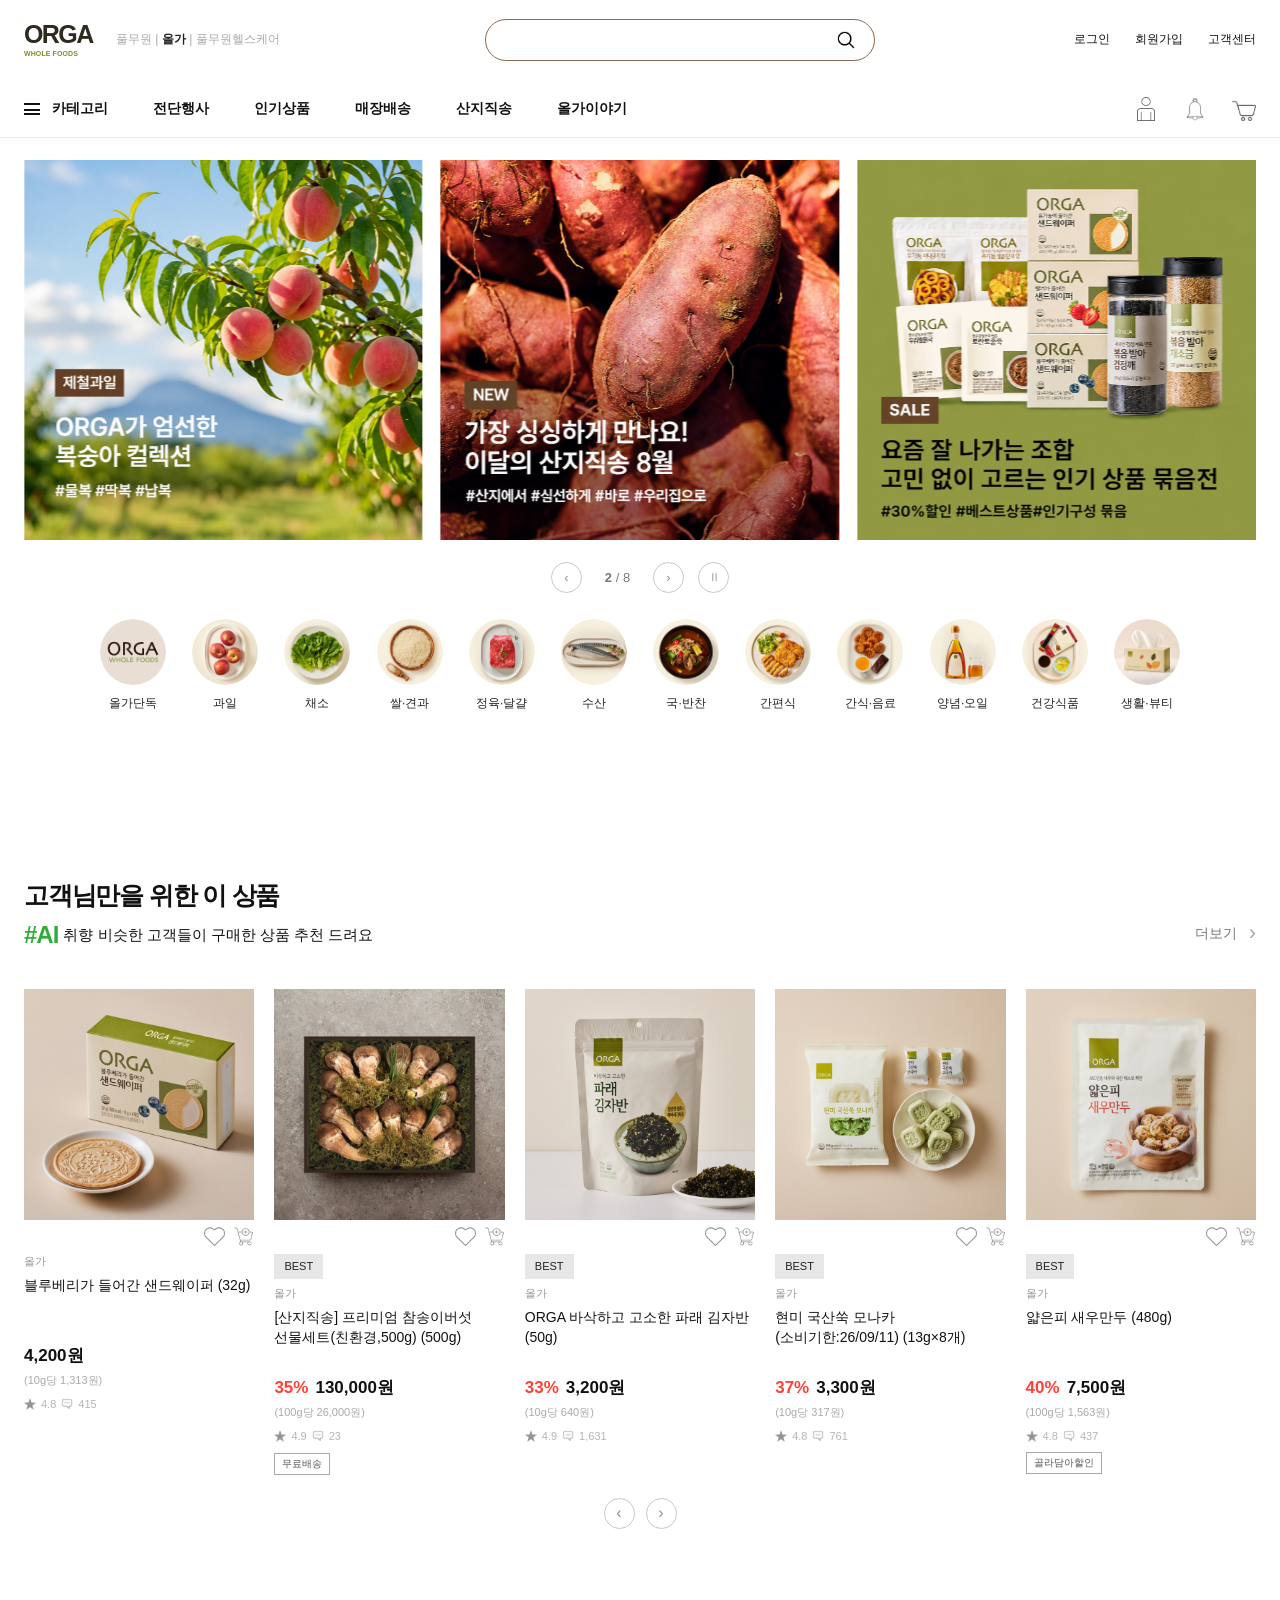
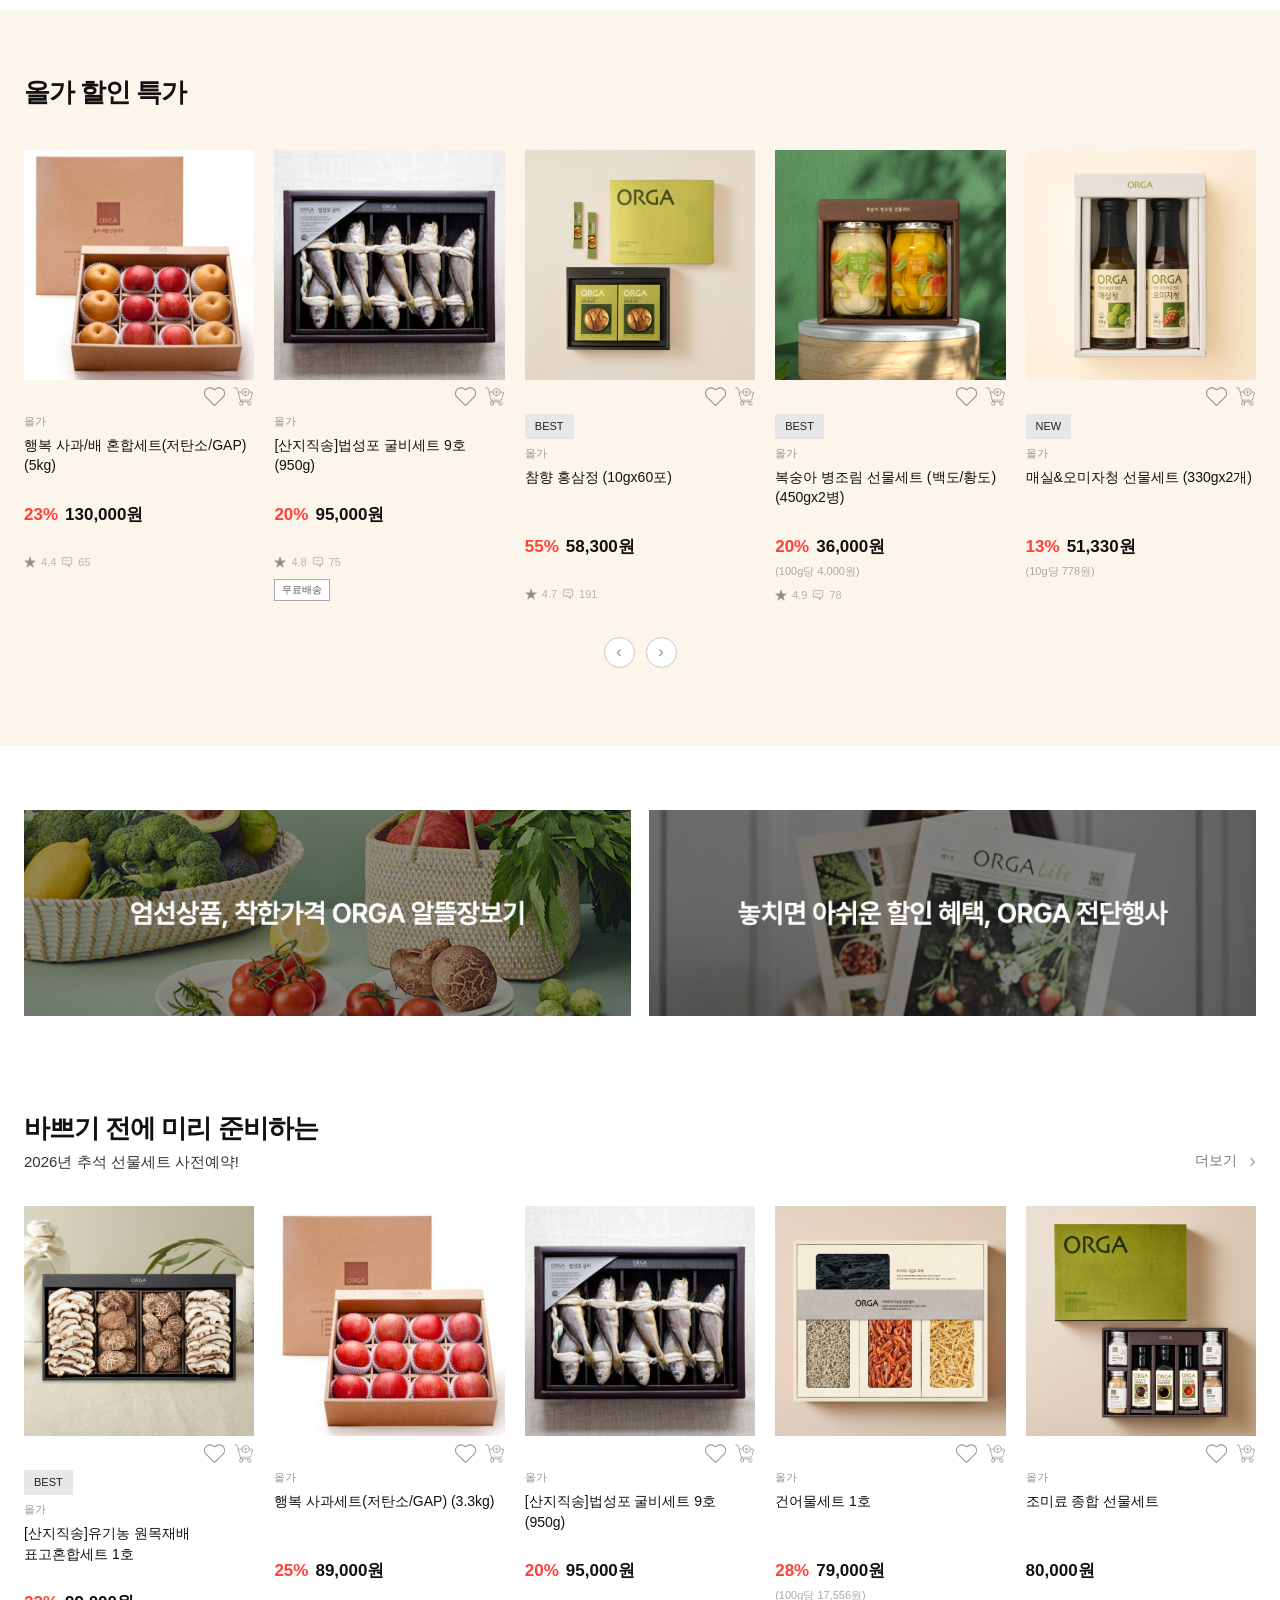
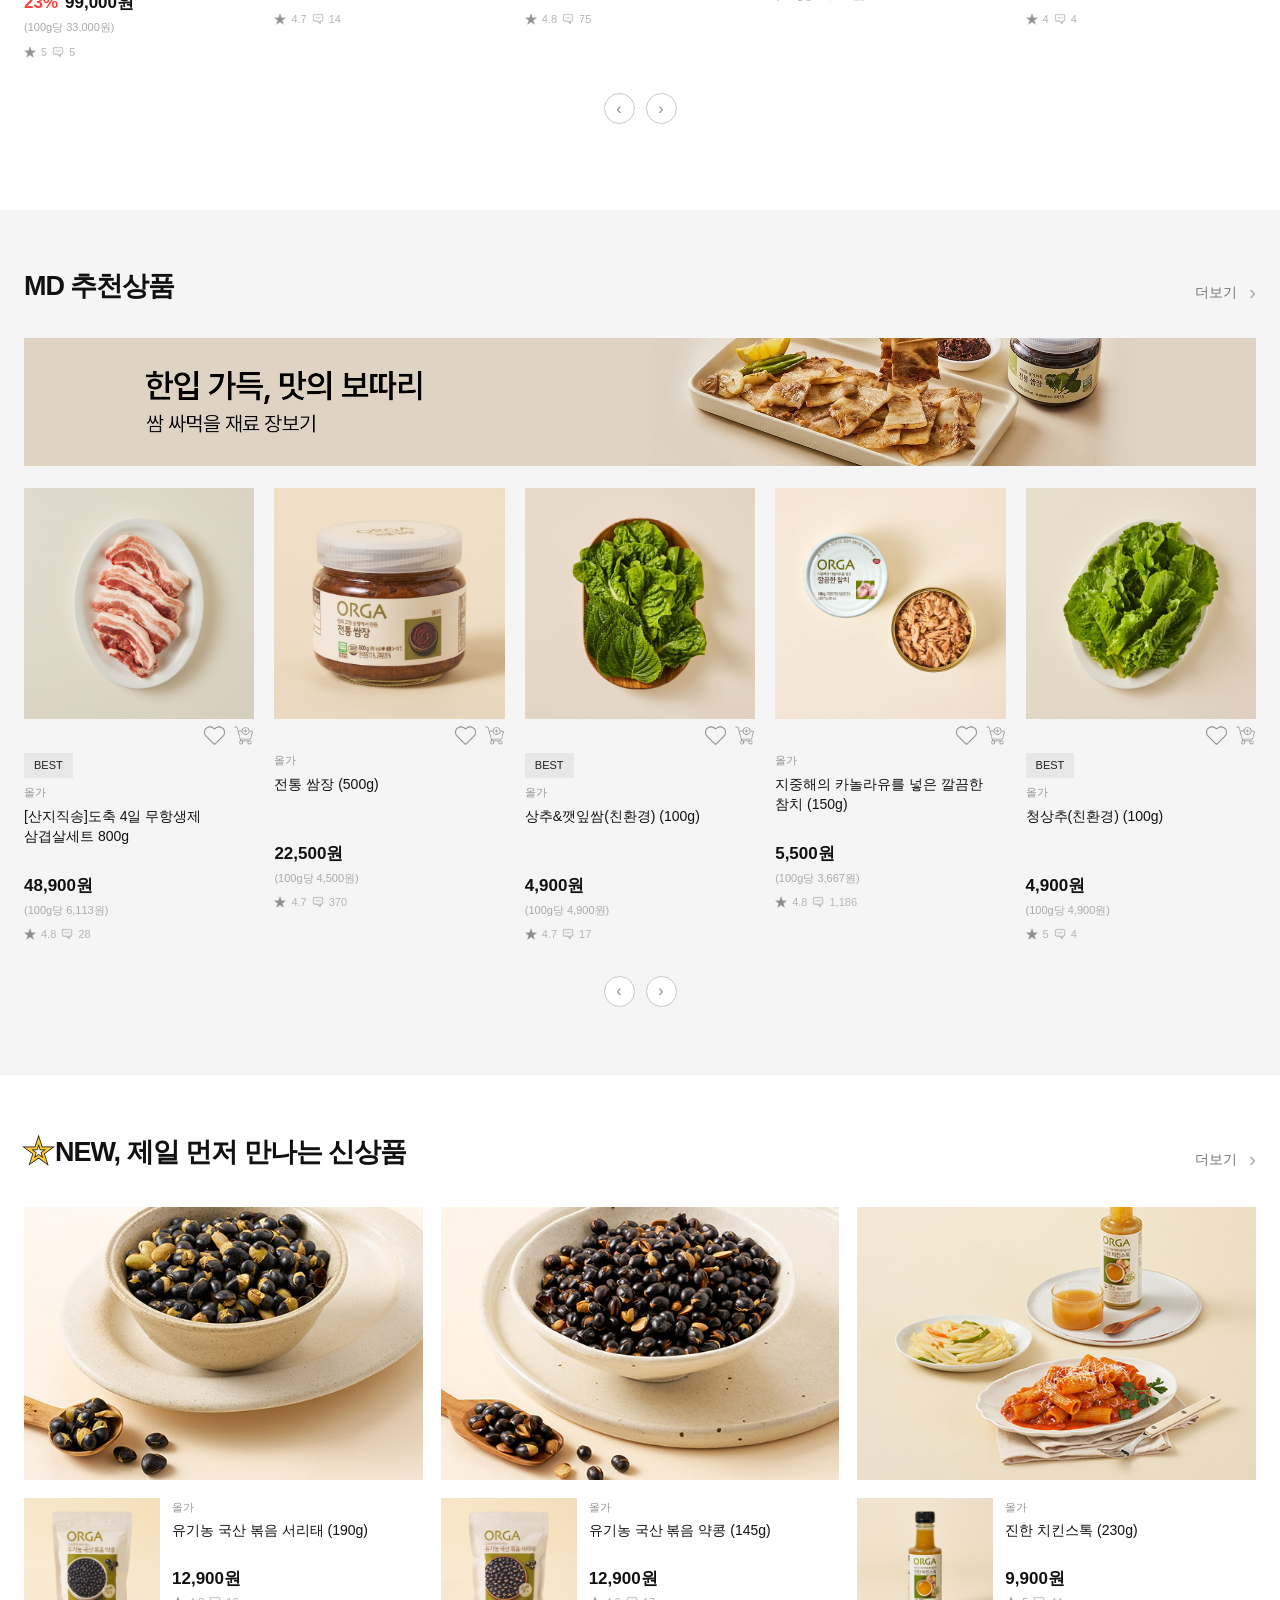
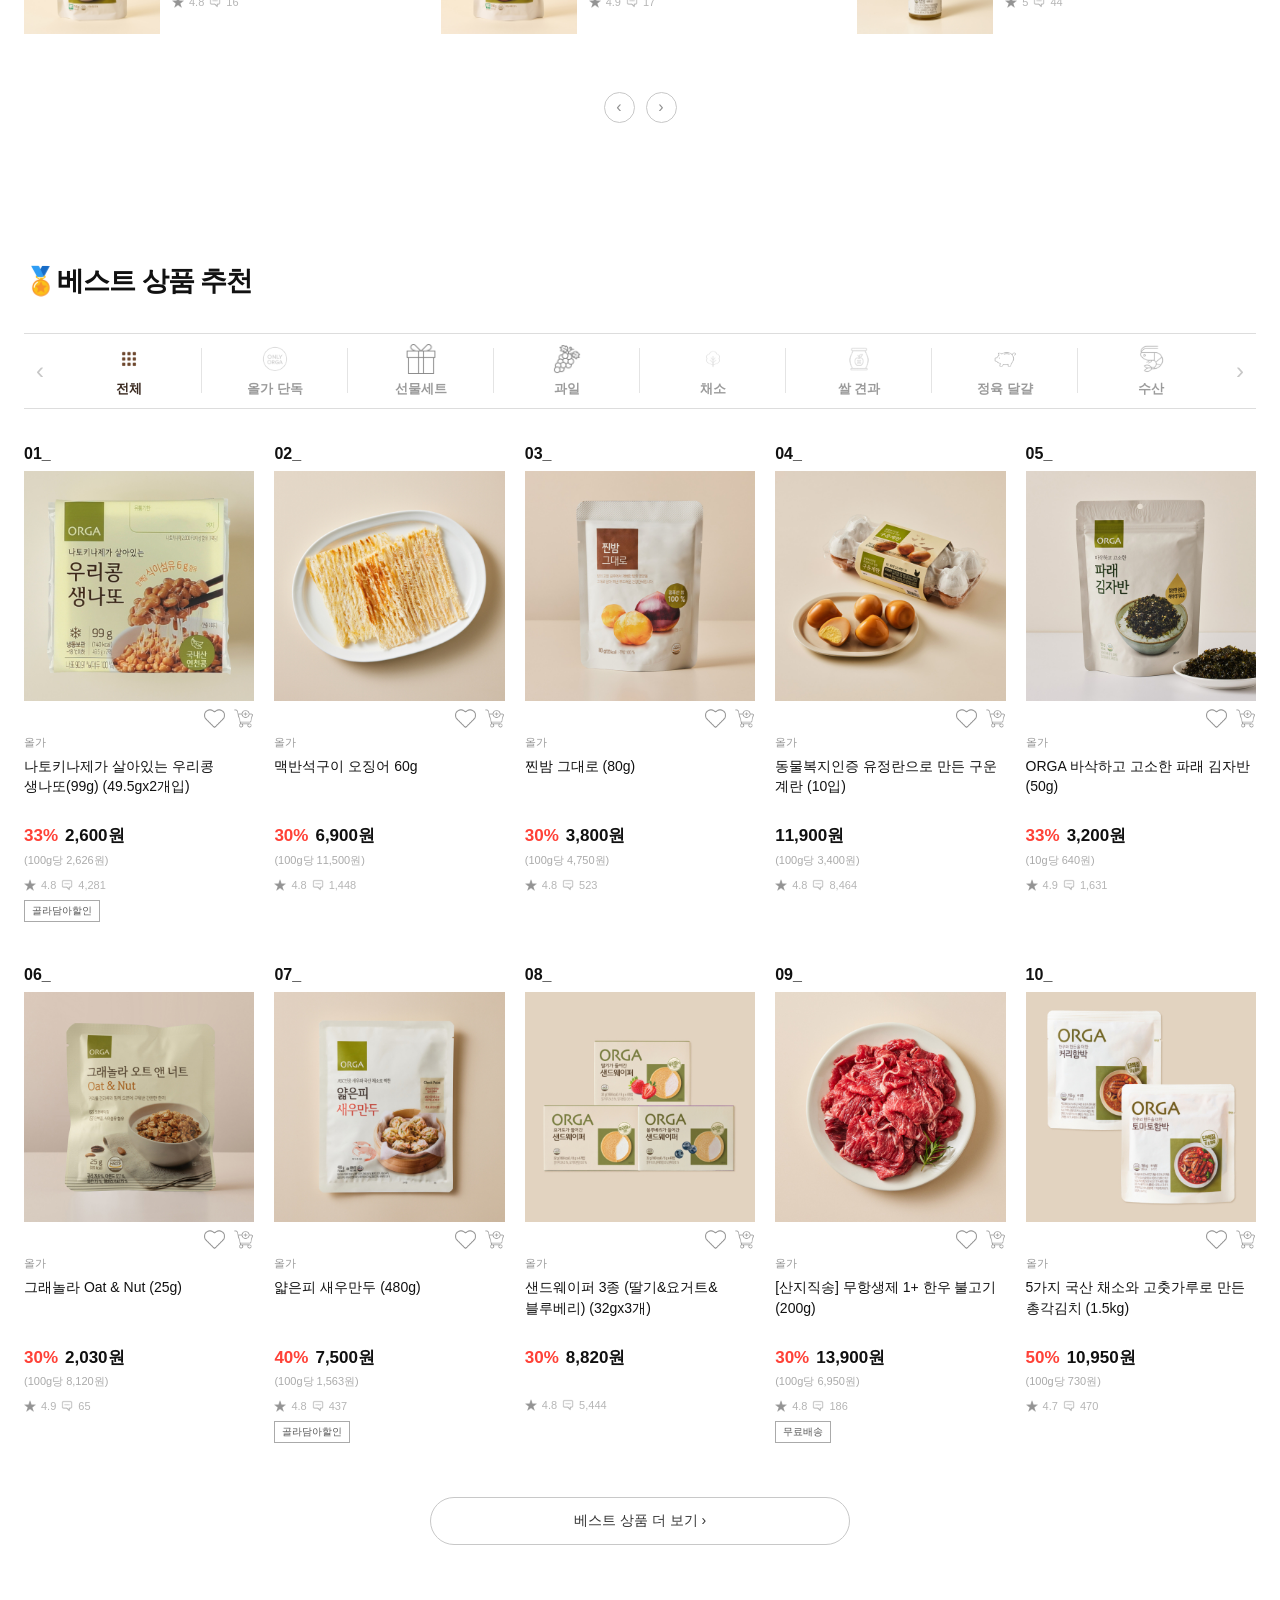
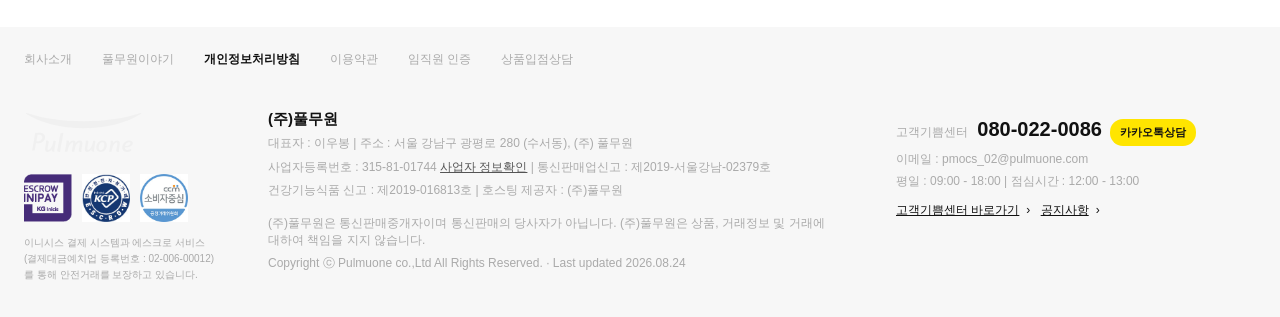
==== index.html @ 400b2abc "test" ====
<!DOCTYPE html>
 
<html lang="ko">
 
<head>
  <meta charset="utf-8" />
  <meta content="width=device-width, initial-scale=1.0" name="viewport" />
  <title>ORGA Whole Foods</title>
 
  <!-- ==================== CSS 스타일시트 ====================
       reset  : 브라우저 기본 스타일 초기화
       common : 모든 페이지 공통 (헤더 · 푸터 · 디자인 토큰)
       main   : 메인 페이지 전용 (슬라이더 · 카테고리 · 상품 섹션)
  ========================================================= -->
  <link rel="stylesheet" href="./css/reset.css" />
  <link rel="stylesheet" href="./css/common.css" />
  <link rel="stylesheet" href="./css/main.css" />
</head>
 
<body>
 
  <!-- ========================================================
       HEADER – 로고, 검색, 회원 메뉴, 메인 네비게이션
  ========================================================= -->
  <header class="site-header">
    <div class="wrap">
 
      <!-- ── 상단 영역 : 로고 · 검색 · 회원 링크 ── -->
      <div class="header-top">
 
        <!-- 브랜드 로고 & 계열사 링크 -->
        <div class="brand-group">
          <a class="orga-logo" href="index.html">
            ORGA
            <small>WHOLE FOODS</small>
          </a>
          <div class="brand-links">
            풀무원 | <b>올가</b> | 풀무원헬스케어
          </div>
        </div>
 
        <!-- 검색창 -->
        <label class="search-box">
          <input aria-label="검색어 입력" type="text" />
          <img alt="검색" src="./img/icon/serch_icon.png" />
        </label>
 
        <!-- 회원 메뉴 (로그인 · 회원가입 · 고객센터) -->
        <nav class="member-links">
          <a href="#">로그인</a>
          <a href="#">회원가입</a>
          <a href="#">고객센터</a>
        </nav>
      </div>
 
      <!-- ── 하단 영역 : 메인 네비게이션 · 유틸 아이콘 ── -->
      <div class="header-bottom">
 
        <!-- GNB (Global Navigation Bar) -->
        <nav class="main-nav">
          <a class="category-menu" href="#">
            <span class="hamburger"></span>
            <span>카테고리</span>
          </a>
          <a href="#">전단행사</a>
          <a href="#">인기상품</a>
          <a href="#">매장배송</a>
          <a href="#">산지직송</a>
          <a href="#">올가이야기</a>
        </nav>
 
        <!-- 유틸 아이콘 (마이페이지 · 알림 · 장바구니) -->
        <div class="header-icons">
          <a href="#"><img alt="마이페이지" src="./img/icon/person_icon.png" /></a>
          <a href="#"><img alt="알림" src="./img/icon/bell_icon.png" /></a>
          <a href="#"><img alt="장바구니" src="./img/icon/cart_icon.png" /></a>
        </div>
      </div>
    </div>
  </header>
  <!-- // HEADER -->
 
 
  <!-- ========================================================
       MAIN – 페이지 본문 콘텐츠
  ========================================================= -->
  <main class="main">
    <div class="wrap">
 
      <!-- ────────────────────────────────────────────────────
           섹션 1) 메인 배너 슬라이더
      ──────────────────────────────────────────────────── -->
      <section aria-label="메인 배너" class="slider-window">
        <div class="slider-track" id="sliderTrack">
          <a class="slide" href="sub.html" target="_self"><img alt="슬라이드 1" src="./img/slider/01.png" /></a>
          <a class="slide" href="sub.html" target="_self"><img alt="슬라이드 2" src="./img/slider/02.png" /></a>
          <a class="slide" href="sub.html" target="_self"><img alt="슬라이드 3" src="./img/slider/03.png" /></a>
          <a class="slide" href="sub.html" target="_self"><img alt="슬라이드 4" src="./img/slider/04.png" /></a>
          <a class="slide" href="sub.html" target="_self"><img alt="슬라이드 5" src="./img/slider/05.png" /></a>
          <a class="slide" href="sub.html" target="_self"><img alt="슬라이드 6" src="./img/slider/06.png" /></a>
          <a class="slide" href="sub.html" target="_self"><img alt="슬라이드 7" src="./img/slider/07.png" /></a>
          <a class="slide" href="sub.html" target="_self"><img alt="슬라이드 8" src="./img/slider/08.png" /></a>
        </div>
      </section>
 
      <!-- 슬라이더 컨트롤 (이전 · 카운터 · 다음 · 일시정지) -->
      <div class="slider-controls">
        <button aria-label="이전 슬라이드" class="circle-btn" id="prevBtn">‹</button>
        <span class="counter"><b id="currentNum">1</b> / 8</span>
        <button aria-label="다음 슬라이드" class="circle-btn" id="nextBtn">›</button>
        <button aria-label="자동재생 정지" class="circle-btn pause" id="pauseBtn">Ⅱ</button>
      </div>
 
 
      <!-- ────────────────────────────────────────────────────
           섹션 2) 상품 카테고리 아이콘 목록 (12개)
      ──────────────────────────────────────────────────── -->
      <section aria-label="상품 카테고리" class="category-list">
        <a class="category-item" href="sub.html" target="_self"><img alt="" src="./img/category_list/01.png" /><span>올가단독</span></a>
        <a class="category-item" href="sub.html" target="_self"><img alt="" src="./img/category_list/02.png" /><span>과일</span></a>
        <a class="category-item" href="sub.html" target="_self"><img alt="" src="./img/category_list/03.png" /><span>채소</span></a>
        <a class="category-item" href="sub.html" target="_self"><img alt="" src="./img/category_list/04.png" /><span>쌀·견과</span></a>
        <a class="category-item" href="sub.html" target="_self"><img alt="" src="./img/category_list/05.png" /><span>정육·달걀</span></a>
        <a class="category-item" href="sub.html" target="_self"><img alt="" src="./img/category_list/06.png" /><span>수산</span></a>
        <a class="category-item" href="sub.html" target="_self"><img alt="" src="./img/category_list/07.png" /><span>국·반찬</span></a>
        <a class="category-item" href="sub.html" target="_self"><img alt="" src="./img/category_list/08.png" /><span>간편식</span></a>
        <a class="category-item" href="sub.html" target="_self"><img alt="" src="./img/category_list/09.png" /><span>간식·음료</span></a>
        <a class="category-item" href="sub.html" target="_self"><img alt="" src="./img/category_list/10.png" /><span>양념·오일</span></a>
        <a class="category-item" href="sub.html" target="_self"><img alt="" src="./img/category_list/11.png" /><span>건강식품</span></a>
        <a class="category-item" href="sub.html" target="_self"><img alt="" src="./img/category_list/12.png" /><span>생활·뷰티</span></a>
      </section>
 
      <div class="after-categories"></div>
    </div>
 
 
    <!-- ──────────────────────────────────────────────────────
         섹션 3) 고객 맞춤 추천 상품 (#AI 추천)
    ────────────────────────────────────────────────────── -->
    <section class="client-products">
      <div class="wrap">
 
        <!-- 섹션 헤더 -->
        <div class="client-head">
          <div class="client-title">
            <h2>고객님만을 위한 이 상품</h2>
            <div class="client-sub">
              <span class="ai">#AI</span>
              <span>취향 비슷한 고객들이 구매한 상품 추천 드려요</span>
            </div>
          </div>
          <a class="client-more" href="#">더보기 <span>›</span></a>
        </div>
 
        <!-- 추천 상품 카드 그리드 : json/client_products.json을 fetch해서 JS가 채움 -->
        <div class="client-product-grid"></div>
 
        <!-- 추천 상품 캐러셀 네비게이션 -->
        <div class="client-carousel-nav">
          <button aria-label="추천상품 이전" class="circle-btn">‹</button>
          <button aria-label="추천상품 다음" class="circle-btn">›</button>
        </div>
      </div>
    </section>
    <!-- // 고객 맞춤 추천 상품 -->
 
 
    <!-- ──────────────────────────────────────────────────────
         섹션 4) 올가 할인 특가
    ────────────────────────────────────────────────────── -->
    <section class="discount-products">
      <div class="wrap">
        <h2 class="discount-title">올가 할인 특가</h2>
 
        <!-- 할인 상품 카드 그리드 : json/discount_products.json을 fetch해서 JS가 채움 -->
        <div class="discount-grid"></div>
 
        <!-- 할인 특가 캐러셀 네비게이션 -->
        <div class="discount-nav">
          <button aria-label="할인 특가 이전" class="circle-btn">‹</button>
          <button aria-label="할인 특가 다음" class="circle-btn">›</button>
        </div>
      </div>
    </section>
    <!-- // 올가 할인 특가 -->
 
 
    <!-- ──────────────────────────────────────────────────────
         섹션 5) 광고 배너 + 추석 선물세트 사전예약
    ────────────────────────────────────────────────────── -->
    <section class="ad-gift-section">
      <div class="wrap">
 
        <!-- 프로모션 광고 배너 (2개) -->
        <div class="ad-row">
          <a class="ad-card" href="sub.html" target="_self">
            <img alt="엄선상품 착한가격 ORGA 알뜰장보기" src="./img/advertisement/01.jpg" />
          </a>
          <a class="ad-card" href="sub.html" target="_self">
            <img alt="놓치면 아쉬운 할인 혜택 ORGA 전단행사" src="./img/advertisement/02.jpg" />
          </a>
        </div>
 
        <!-- 추석 선물세트 사전예약 헤더 -->
        <div class="gift-head">
          <div class="gift-title-wrap">
            <h2>바쁘기 전에 미리 준비하는</h2>
            <p>2026년 추석 선물세트 사전예약!</p>
          </div>
          <a class="gift-more" href="#">더보기 <span>›</span></a>
        </div>
 
        <!-- 선물세트 상품 카드 그리드 : json/gift_products.json을 fetch해서 JS가 채움 -->
        <div class="gift-grid"></div>
 
        <!-- 선물세트 캐러셀 네비게이션 -->
        <div class="gift-nav">
          <button aria-label="추석 선물 이전" class="circle-btn">‹</button>
          <button aria-label="추석 선물 다음" class="circle-btn">›</button>
        </div>
      </div>
    </section>
    <!-- // 광고 배너 + 추석 선물세트 -->
 
 
    <!-- ──────────────────────────────────────────────────────
         섹션 6) MD 추천상품
    ────────────────────────────────────────────────────── -->
    <section class="md-products">
      <div class="wrap">
 
        <!-- 섹션 헤더 -->
        <div class="md-head">
          <h2>MD 추천상품</h2>
          <a class="md-more" href="#">더보기 <span>›</span></a>
        </div>
 
        <!-- MD 추천 메인 배너 -->
        <a class="md-banner" href="sub.html" target="_self">
          <img alt="한입 가득, 맛의 보따리" src="./img/md_prodcut/01.jpg" />
        </a>
 
        <!-- MD 추천 상품 카드 그리드 : json/md_products.json을 fetch해서 JS가 채움 -->
        <div class="md-grid"></div>
 
        <!-- MD 추천 캐러셀 네비게이션 -->
        <div class="md-nav">
          <button aria-label="MD 추천 이전" class="circle-btn">‹</button>
          <button aria-label="MD 추천 다음" class="circle-btn">›</button>
        </div>
      </div>
    </section>
    <!-- // MD 추천상품 -->
 
 
    <!-- ──────────────────────────────────────────────────────
         섹션 7) NEW 신상품
    ────────────────────────────────────────────────────── -->
    <section class="new-products">
      <div class="wrap">
 
        <!-- 섹션 헤더 -->
        <div class="new-head">
          <h2><span class="star">☆</span>NEW, 제일 먼저 만나는 신상품</h2>
          <a class="new-more" href="#">더보기 <span>›</span></a>
        </div>
 
        <!-- 신상품 카드 그리드 : json/new_products.json을 fetch해서 JS가 채움 -->
        <div class="new-grid"></div>
 
        <!-- 신상품 캐러셀 네비게이션 -->
        <div class="new-nav">
          <button aria-label="신상품 이전" class="circle-btn">‹</button>
          <button aria-label="신상품 다음" class="circle-btn">›</button>
        </div>
      </div>
    </section>
    <!-- // NEW 신상품 -->
 
 
    <!-- ──────────────────────────────────────────────────────
         섹션 8) 베스트 상품 추천 (탭 필터 + 랭킹 1~10위)
    ────────────────────────────────────────────────────── -->
    <section class="best-products">
      <div class="wrap">
        <h2 class="best-title">🏅베스트 상품 추천</h2>
 
        <!-- 카테고리 탭 필터 -->
        <div class="best-tabs">
          <div class="best-tab-arrow">‹</div>
          <a class="best-tab active" href="javascript:void(0)">
            <img alt="전체" src="./img/best_icon/01.png" />
            <span>전체</span>
          </a>
          <a class="best-tab" href="javascript:void(0)">
            <img alt="올가 단독" src="./img/best_icon/02.png" />
            <span>올가 단독</span>
          </a>
          <a class="best-tab" href="javascript:void(0)">
            <img alt="선물세트" src="./img/best_icon/03.png" />
            <span>선물세트</span>
          </a>
          <a class="best-tab" href="javascript:void(0)">
            <img alt="과일" src="./img/best_icon/04.png" />
            <span>과일</span>
          </a>
          <a class="best-tab" href="javascript:void(0)">
            <img alt="채소" src="./img/best_icon/05.png" />
            <span>채소</span>
          </a>
          <a class="best-tab" href="javascript:void(0)">
            <img alt="쌀 견과" src="./img/best_icon/06.png" />
            <span>쌀 견과</span>
          </a>
          <a class="best-tab" href="javascript:void(0)">
            <img alt="정육 달걀" src="./img/best_icon/07.png" />
            <span>정육 달걀</span>
          </a>
          <a class="best-tab" href="javascript:void(0)">
            <img alt="수산" src="./img/best_icon/08.png" />
            <span>수산</span>
          </a>
          <div class="best-tab-arrow">›</div>
        </div>
 
        <!-- 베스트 상품 1~5위 : json/best_products.json을 fetch해서 JS가 채움 -->
        <div class="best-grid"></div>
 
        <!-- 베스트 상품 6~10위 : json/best_products.json을 fetch해서 JS가 채움 -->
        <div class="best-grid best-grid-second"></div>
 
        <!-- 베스트 상품 더보기 버튼 -->
        <div class="best-more-wrap">
          <a class="best-more-button" href="#">베스트 상품 더 보기 ›</a>
        </div>
      </div>
    </section>
    <!-- // 베스트 상품 추천 -->
 
  </main>
  <!-- // MAIN -->
 
 
  <!-- ========================================================
       JS – 슬라이더 & 인터랙션
  ========================================================= -->
  <script type="module" src="./js/main.js"></script>
 
 
  <!-- ========================================================
       FOOTER – 회사 정보, 인증, 고객 지원
  ========================================================= -->
  <footer class="site-footer">
    <div class="wrap">
 
      <!-- 푸터 상단 메뉴 -->
      <nav class="footer-menu">
        <a href="#">회사소개</a>
        <a href="#">풀무원이야기</a>
        <a class="active" href="#">개인정보처리방침</a>
        <a href="#">이용약관</a>
        <a href="#">임직원 인증</a>
        <a href="#">상품입점상담</a>
      </nav>
 
      <!-- 푸터 콘텐츠 (3컬럼) -->
      <div class="footer-content">
 
        <!-- 좌측 : 풀무원 로고 · 결제 인증 마크 -->
        <div class="footer-left">
          <img alt="Pulmuone" class="footer-pulmuone" src="./img/footage/footer-pulmuone.svg" />
          <div class="footer-cert-list">
            <img alt="ESCROW INIPAY" src="./img/footage/01.png" />
            <img alt="KCP" src="./img/footage/02.jpg" />
            <img alt="소비자중심" src="./img/footage/03.jpg" />
          </div>
          <div class="footer-note">
            이니시스 결제 시스템과 에스크로 서비스<br />
            (결제대금예치업 등록번호 : 02-006-00012)<br />
            를 통해 안전거래를 보장하고 있습니다.
          </div>
        </div>
 
        <!-- 중앙 : 회사 정보 (사업자 등록 · 통신판매업 등) -->
        <div class="footer-company">
          <strong>(주)풀무원</strong>
          <p>대표자 : 이우봉 | 주소 : 서울 강남구 광평로 280 (수서동), (주) 풀무원</p>
          <p>사업자등록번호 : 315-81-01744 <span class="linklike">사업자 정보확인</span> | 통신판매업신고 : 제2019-서울강남-02379호</p>
          <p>건강기능식품 신고 : 제2019-016813호 | 호스팅 제공자 : (주)풀무원</p>
          <p style="margin-top:15px;">(주)풀무원은 통신판매중개자이며 통신판매의 당사자가 아닙니다. (주)풀무원은 상품, 거래정보 및 거래에<br />대하여 책임을 지지 않습니다.
          </p>
          <p>Copyright ⓒ Pulmuone co.,Ltd All Rights Reserved. · Last updated 2026.08.24</p>
        </div>
 
        <!-- 우측 : 고객 지원 (전화 · 이메일 · 운영시간) -->
        <div class="footer-support">
          <p>고객기쁨센터 <span class="footer-phone">080-022-0086</span><span class="footer-kakao">카카오톡상담</span></p>
          <p>이메일 : pmocs_02@pulmuone.com</p>
          <p>평일 : 09:00 - 18:00 | 점심시간 : 12:00 - 13:00</p>
          <div class="footer-links-bottom">
            <a href="#">고객기쁨센터 바로가기</a><span>›</span>
            <a href="#">공지사항</a><span>›</span>
          </div>
        </div>
      </div>
    </div>
  </footer>
  <!-- // FOOTER -->
 
</body>
 
</html>
---- css/common.css ----
/* ============================================================
   common.css — 모든 페이지에 공통으로 들어가는 요소
   ── 디자인 토큰, 공통 레이아웃/컴포넌트, 헤더, 푸터
   ── (서브 페이지에서도 그대로 재사용)
   ============================================================ */


/* ── CSS 커스텀 속성 (디자인 토큰) ── */
:root {
  --content: 1262px;
  /* 콘텐츠 최대 너비 */
  --line: #e7e7e7;
  /* 구분선 색상 */
  --brown: #76553f;
  /* 브랜드 포인트 컬러 (브라운) */
}


/* ── 공통 레이아웃 ── */

/* 콘텐츠 래퍼 (최대 너비 제한 + 좌우 여백 24px씩) */
.wrap {
  width: min(var(--content), calc(100% - 48px));
  margin: 0 auto;
}

/* 메인 영역 상단 여백 */
.main {
  padding-top: 22px;
}


/* ── 공통 컴포넌트 ── */

/* 원형 버튼 (슬라이더 이전/다음, 캐러셀 네비게이션 등) */
.circle-btn {
  width: 31px;
  height: 31px;
  border: 1px solid #c8c8c8;
  border-radius: 50%;
  display: flex;
  align-items: center;
  justify-content: center;
  color: #8f8f8f;
  cursor: pointer;
  background: #fff;
  padding: 0;
}

.circle-btn:hover {
  border-color: #999;
  color: #555;
}

/* 일시정지 버튼 전용 스타일 */
.circle-btn.pause {
  font-size: 11px;
  letter-spacing: -1px;
}

/* 뱃지 자리 확보용 (공간은 차지하되 보이지 않음) */
.badge-placeholder {
  visibility: hidden;
  pointer-events: none;
}

/* 배송 라벨 ("무료배송" 등) */
.delivery-label {
  display: inline-block;
  margin-top: 9px;
  padding: 4px 7px;
  border: 1px solid #aaa;
  background: #fff;
  font-size: 10px;
  color: #555;
}


/* ================================================================
   HEADER — 사이트 헤더, 검색바, 네비게이션
   ================================================================ */

/* ── 헤더 전체 레이아웃 ── */

/* 헤더 래퍼 (상단 + 하단 합산 138px 고정) */
.site-header {
  height: 138px;
  border-bottom: 1px solid var(--line);
  background: #fff;
}


/* ── 상단 영역 : 로고 · 검색 · 회원 링크 ── */

/* 3컬럼 그리드 (브랜드 360px · 검색 유동 · 회원 280px) */
.header-top {
  height: 79px;
  display: grid;
  grid-template-columns: 360px 1fr 280px;
  align-items: center;
  column-gap: 28px;
}


/* ── 브랜드 그룹 (로고 + 계열사 링크) ── */

.brand-group {
  display: flex;
  align-items: center;
  gap: 24px;
  min-width: 0;
}

/* ORGA 로고 */
.orga-logo {
  width: 68px;
  flex: 0 0 auto;
  line-height: 1;
  color: #2f2a20;
  font-weight: 800;
  letter-spacing: -1.6px;
  font-size: 25px;
}

/* 로고 하단 "WHOLE FOODS" 서브 텍스트 */
.orga-logo small {
  display: block;
  margin-top: 3px;
  color: #7e8f28;
  font-size: 7px;
  letter-spacing: .1px;
  font-weight: 700;
}

/* 계열사 링크 (풀무원 | 올가 | 풀무원헬스케어) */
.brand-links {
  font-size: 12px;
  color: #aaa;
  white-space: nowrap;
}

/* 현재 사이트 강조 ("올가") */
.brand-links b {
  color: #222;
  font-weight: 700;
}


/* ── 검색창 ── */

/* 검색 입력 래퍼 (브라운 테두리 알약형) */
.search-box {
  width: 390px;
  max-width: 100%;
  height: 42px;
  margin: 0 auto;
  border: 1px solid #8d684e;
  border-radius: 24px;
  position: relative;
  display: flex;
  align-items: center;
  padding: 0 42px 0 18px;
}

/* 텍스트 인풋 (기본 스타일 제거) */
.search-box input {
  width: 100%;
  border: 0;
  outline: 0;
  background: transparent;
  font-size: 14px;
}

/* 돋보기 아이콘 (오른쪽 정렬) */
.search-box img {
  position: absolute;
  right: 17px;
  width: 22px;
  height: 22px;
  object-fit: contain;
}


/* ── 회원 메뉴 (로그인 · 회원가입 · 고객센터) ── */

.member-links {
  display: flex;
  justify-content: flex-end;
  gap: 25px;
  font-size: 12px;
  white-space: nowrap;
}


/* ── 하단 영역 : GNB · 유틸 아이콘 ── */

.header-bottom {
  height: 59px;
  display: flex;
  align-items: center;
  justify-content: space-between;
}


/* ── GNB (Global Navigation Bar) ── */

.main-nav {
  display: flex;
  align-items: center;
  gap: 45px;
}

/* 네비게이션 링크 공통 */
.main-nav a {
  font-size: 14px;
  font-weight: 700;
  white-space: nowrap;
}

/* "카테고리" 메뉴 (햄버거 아이콘 + 텍스트) */
.category-menu {
  display: flex;
  align-items: center;
  gap: 12px;
}

/* 햄버거 아이콘 (CSS로 3줄 생성) */
.hamburger {
  width: 16px;
  height: 12px;
  position: relative;
  display: inline-block;
  border-top: 2px solid #111;
  border-bottom: 2px solid #111;
}

/* 햄버거 가운데 줄 */
.hamburger:after {
  content: "";
  position: absolute;
  left: 0;
  right: 0;
  top: 4px;
  border-top: 2px solid #111;
}


/* ── 유틸 아이콘 (마이페이지 · 알림 · 장바구니) ── */

.header-icons {
  display: flex;
  align-items: center;
  gap: 25px;
}

.header-icons img {
  width: 24px;
  height: 24px;
  object-fit: contain;
}

/* 유틸 아이콘 — 약간 흐리게 + 흑백 */
.header-icons img {
  opacity: .66 !important;
  filter: grayscale(1) !important;
}


/* ================================================================
   FOOTER — 사이트 푸터
   ================================================================ */

/* ── 푸터 전체 레이아웃 ── */

/* 푸터 래퍼 (연회색 배경) */
.site-footer {
  background: #f7f7f7;
  padding: 24px 0 34px;
  color: #aaa;
  font-size: 12px;
}


/* ── 푸터 상단 메뉴 ── */

/* 메뉴 링크 가로 나열 (회사소개 · 이용약관 등) */
.footer-menu {
  display: flex;
  align-items: center;
  gap: 30px;
  margin-bottom: 42px;
  white-space: nowrap;
}

/* 메뉴 링크 — 기본 */
.footer-menu a {
  color: #aaa;
}

/* 메뉴 링크 — 활성 ("개인정보처리방침") */
.footer-menu a.active {
  color: #111;
  font-weight: 700;
}


/* ── 푸터 본문 (3컬럼 그리드) ── */

/* 좌측(210px) · 중앙(유동) · 우측(360px) */
.footer-content {
  display: grid;
  grid-template-columns: 210px 1fr 360px;
  gap: 34px;
  align-items: start;
}


/* ── 좌측 : 로고 · 인증 마크 · 안내 문구 ── */

/* 그리드 오버플로 방지 */
.footer-left {
  min-width: 0;
}

/* 풀무원 로고 (연하게 처리) */
.footer-pulmuone {
  width: 120px;
  height: auto;
  opacity: .25;
  margin-bottom: 20px;
}

/* 결제 인증 마크 (이니시스 · KCP · 소비자중심) */
.footer-cert-list {
  display: flex;
  align-items: center;
  gap: 10px;
  margin-bottom: 13px;
}

.footer-cert-list img {
  width: 48px;
  height: 48px;
  object-fit: contain;
}

/* 에스크로 안내 문구 */
.footer-note {
  font-size: 10px;
  line-height: 1.6;
  color: #aaa;
}


/* ── 중앙 : 회사 정보 ── */

/* 회사명 */
.footer-company strong {
  color: #111;
  font-size: 15px;
}

/* 사업자 정보 텍스트 */
.footer-company p {
  margin: 6px 0;
  line-height: 1.45;
}

/* "사업자 정보확인" 링크 스타일 */
.footer-company .linklike {
  color: #555;
  text-decoration: underline;
}


/* ── 우측 : 고객 지원 ── */

/* 고객 지원 영역 기본 색상 */
.footer-support {
  color: #aaa;
}

.footer-support p {
  margin: 4px 0;
  line-height: 1.5;
}

/* 고객센터 전화번호 (강조) */
.footer-phone {
  color: #111;
  font-size: 20px;
  font-weight: 800;
  margin-left: 6px;
}

/* 카카오톡 상담 버튼 (노란 배경 알약형) */
.footer-kakao {
  display: inline-block;
  margin-left: 8px;
  padding: 5px 10px;
  border-radius: 13px;
  background: #ffe500;
  color: #111;
  font-size: 11px;
  font-weight: 700;
}

/* 하단 바로가기 링크 (고객기쁨센터 · 공지사항) */
.footer-links-bottom {
  margin-top: 12px;
  color: #111;
  font-size: 12px;
}

.footer-links-bottom a {
  text-decoration: underline;
}

/* 링크 사이 구분자 (›) 좌우 여백 */
.footer-links-bottom span {
  margin: 0 7px;
}


/* ================================================================
   RESPONSIVE — 헤더 · 푸터 · 공통 레이아웃 반응형
   ── 브레이크포인트: 1100 → 900 → 760px
   ================================================================ */

/* ── 1100px 이하 : 헤더 2컬럼 전환, 회원 메뉴 숨김 ── */
@media (max-width: 1100px) {
  .header-top {
    grid-template-columns: 1fr 1fr;
  }

  .member-links {
    display: none;
  }

  .site-header {
    height: auto;
  }

  .main-nav {
    gap: 24px;
    overflow-x: auto;
  }
}

/* ── 900px 이하 : 푸터 1컬럼 전환 ── */
@media (max-width: 900px) {
  .footer-content {
    grid-template-columns: 1fr;
  }

  .footer-menu {
    flex-wrap: wrap;
    gap: 14px 22px;
  }
}

/* ── 760px 이하 : 모바일 진입, 헤더 1컬럼 ── */
@media (max-width: 760px) {
  .wrap {
    width: min(100% - 28px, var(--content));
  }

  .header-top {
    grid-template-columns: 1fr;
    height: auto;
    padding: 15px 0;
    row-gap: 15px;
  }

  .brand-group {
    justify-content: space-between;
  }

  .search-box {
    width: 100%;
  }

  .header-bottom {
    gap: 20px;
    overflow-x: auto;
    padding-bottom: 2px;
  }

  .header-icons {
    display: none;
  }
}
---- css/main.css ----
/* ============================================================
   main.css — 메인 페이지 전용 스타일
   ── 슬라이더, 카테고리 목록, 상품 섹션, 베스트 상품
   ── (서브 페이지에는 포함되지 않음)
   ============================================================ */


/* ================================================================
   슬라이더 — 메인 배너
   ================================================================ */

/* ── 슬라이더 뷰포트 ── */

/* 슬라이드가 넘치지 않도록 감싸는 마스크 영역 */
.slider-window {
  overflow: hidden;
  width: 100%;
}


/* ── 슬라이드 트랙 ── */

/* 슬라이드를 가로로 나열하는 이동 레일 (JS에서 transform 제어) */
.slider-track {
  display: flex;
  gap: 18px;
  transition: transform .5s ease;
  will-change: transform;
}


/* ── 개별 슬라이드 ── */

/* 한 화면에 3장 노출 (gap 2개분 36px 제외 후 3등분) */
.slide {
  flex: 0 0 calc((100% - 36px) / 3);
  aspect-ratio: 404 / 385;
  overflow: hidden;
  background: #f3f0eb;
}

.slide img {
  width: 100%;
  height: 100%;
  object-fit: cover;
}


/* ── 슬라이더 컨트롤 ── */

/* 이전 · 카운터 · 다음 · 일시정지 버튼 영역 */
.slider-controls {
  height: 76px;
  display: flex;
  align-items: center;
  justify-content: center;
  gap: 14px;
  color: #777;
  font-size: 13px;
}

/* 현재 슬라이드 번호 ("1 / 8") */
.counter {
  width: 43px;
  text-align: center;
  color: #777;
}


/* ================================================================
   카테고리 아이콘 리스트 (12개)
   ================================================================ */

/* 12열 그리드 (최대 1090px) */
.category-list {
  width: 1090px;
  max-width: 100%;
  margin: 3px auto 0;
  display: grid;
  grid-template-columns: repeat(12, 1fr);
  gap: 16px;
  align-items: start;
}

/* 개별 카테고리 아이템 (아이콘 + 라벨) */
.category-item {
  text-align: center;
  font-size: 12px;
  color: #222;
  white-space: nowrap;
}

/* 카테고리 원형 아이콘 */
.category-item img {
  width: 66px;
  height: 66px;
  margin: 0 auto 10px;
  border-radius: 50%;
  object-fit: cover;
}

/* 카테고리 리스트와 다음 섹션 사이 간격 */
.after-categories {
  height: 98px;
}


/* ================================================================
   상품 카드 공통
   ── 모든 섹션의 상품 카드가 동일한 높이·간격을 갖도록
      flex 레이아웃과 최소 높이를 통일
   ================================================================ */

/* 카드 컨테이너 — 세로 flex 정렬 */
.client-card,
.discount-card,
.gift-card,
.md-card,
.best-card {
  display: flex;
  flex-direction: column;
  align-items: stretch;
}

/* 이미지 영역 — 크기 고정 (축소 방지) */
.client-image,
.discount-image,
.gift-image,
.md-image,
.best-image {
  flex: 0 0 auto;
}

/* 상품 카드 이미지 링크 (상세 페이지 연결용) — 이미지 영역을 그대로 채우고 손 커서 표시 */
.client-image a,
.discount-image a,
.gift-image a,
.md-image a,
.best-image a,
.new-main-image a,
.new-thumb a {
  display: block;
  width: 100%;
  height: 100%;
  cursor: pointer;
}

/* 액션 버튼 (찜 · 장바구니) — 높이 34px 고정 */
.client-actions,
.discount-actions,
.gift-actions,
.md-actions,
.best-actions {
  flex: 0 0 34px;
  height: 34px;
}

/* 뱃지 (BEST · NEW 등) — 높이 통일 */
.client-badge,
.discount-badge,
.gift-badge,
.md-badge {
  height: 25px;
  line-height: 15px;
  margin-bottom: 7px;
  align-self: flex-start;
}

/* 브랜드명 — 최소 높이 확보 */
.client-brand,
.discount-brand,
.gift-brand,
.md-brand,
.best-brand {
  min-height: 16px;
  margin-bottom: 5px;
}

/* 상품명 — 2줄 고정 높이 (넘침 숨김) */
.client-name,
.discount-name,
.gift-name,
.md-name,
.best-name {
  min-height: 63px;
  height: 63px;
  line-height: 1.5;
  overflow: hidden;
  margin: 0;
}

/* 판매가 — 최소 높이 + 세로 중앙 정렬 */
.client-price,
.discount-price,
.gift-price,
.md-price,
.best-price {
  min-height: 21px;
  margin-top: 7px;
  display: flex;
  align-items: center;
}

/* 단위 가격 — 최소 높이 확보 */
.client-unit,
.discount-unit,
.gift-unit,
.md-unit,
.best-unit {
  min-height: 17px;
  margin-top: 5px;
}

/* 가격 바로 다음에 오는 메타(평점·리뷰) — 간격 넓힘 */
.client-card .client-price+.client-meta,
.discount-card .discount-price+.discount-meta,
.gift-card .gift-price+.gift-meta,
.md-card .md-price+.md-meta,
.best-card .best-price+.best-meta {
  margin-top: 29px;
}

/* 메타 정보 (평점 · 리뷰) — 최소 높이 */
.client-meta,
.discount-meta,
.gift-meta,
.md-meta,
.best-meta {
  min-height: 15px;
  margin-top: 7px;
}


/* ── 아이콘 통일 (찜·장바구니·평점 아이콘의 투명도·흑백 처리) ── */

/* 찜 · 장바구니 아이콘 — 흐리게 + 흑백 */
.client-actions img,
.discount-actions img,
.gift-actions img,
.md-actions img,
.best-actions img {
  opacity: .46 !important;
  filter: grayscale(1) !important;
  cursor: pointer;
}

/* 평점 · 리뷰 아이콘 — 흐리게 + 흑백 */
.client-meta img,
.discount-meta img,
.gift-meta img,
.md-meta img,
.best-meta img,
.new-meta img {
  opacity: .42 !important;
  filter: grayscale(1) !important;
}


/* ── 라벨 크기 고정 ("골라담아할인", "무료배송" 등이 카드 너비를 꽉 채우지 않도록) ── */

.best-label,
.delivery-label,
.mini-label {
  display: inline-block !important;
  width: auto !important;
  min-width: 0 !important;
  max-width: max-content !important;
  align-self: flex-start !important;
  flex: 0 0 auto !important;
  padding: 4px 7px !important;
  line-height: 1.2 !important;
  white-space: nowrap !important;
}

/* 라벨 왼쪽 정렬 보장 */
.best-card>.best-label,
.discount-card>.delivery-label,
.gift-card>.delivery-label {
  align-self: flex-start !important;
}


/* ================================================================
   AI 추천 상품 (client-products)
   ── "고객님만을 위한 이 상품" 섹션
   ================================================================ */

/* 섹션 래퍼 */
.client-products {
  padding: 70px 0 82px;
  background: #fff;
}

/* ── 섹션 헤더 (타이틀 + 더보기) ── */

.client-head {
  display: flex;
  justify-content: space-between;
  align-items: flex-end;
  margin-bottom: 40px;
}

/* 섹션 타이틀 */
.client-title h2 {
  margin: 0;
  font-size: 25px;
  line-height: 1.25;
  font-weight: 800;
  letter-spacing: -1.2px;
}

/* 서브 타이틀 (#AI 태그 + 안내 문구) */
.client-sub {
  margin-top: 10px;
  display: flex;
  align-items: center;
  gap: 5px;
  font-size: 15px;
}

/* #AI 뱃지 (초록색 강조) */
.client-sub .ai {
  color: #32ad3b;
  font-weight: 900;
  font-size: 24px;
  letter-spacing: -1px;
}

/* "더보기 ›" 링크 */
.client-more {
  color: #777;
  font-size: 14px;
  padding-bottom: 3px;
}

.client-more span {
  margin-left: 8px;
  color: #aaa;
  font-size: 22px;
  vertical-align: -2px;
}

/* ── 상품 그리드 (5열) ── */

.client-product-grid {
  display: grid;
  grid-template-columns: repeat(5, 1fr);
  gap: 20px;
}

/* ── 개별 카드 스타일 ── */

/* 카드 오버플로 방지 */
.client-card {
  min-width: 0;
}

/* 상품 이미지 (1:1 비율, 아이보리 배경) */
.client-image {
  position: relative;
  aspect-ratio: 1 / 1;
  overflow: hidden;
  background: #f4f0e9;
}

.client-image img {
  width: 100%;
  height: 100%;
  object-fit: cover;
}

/* 찜 · 장바구니 액션 */
.client-actions {
  height: 34px;
  display: flex;
  align-items: center;
  justify-content: flex-end;
  gap: 8px;
}

.client-actions img {
  width: 21px;
  height: 21px;
  object-fit: contain;
  opacity: .55;
}

/* 뱃지 (BEST 등) */
.client-badge {
  display: inline-block;
  padding: 5px 10px;
  margin-bottom: 7px;
  background: #e7e7e7;
  color: #222;
  font-size: 11px;
}

/* 브랜드명 */
.client-brand {
  font-size: 11px;
  color: #999;
  margin-bottom: 5px;
}

/* 상품명 */
.client-name {
  font-size: 14px;
  line-height: 1.45;
  min-height: 41px;
  word-break: keep-all;
}

/* 판매가 */
.client-price {
  margin-top: 7px;
  font-size: 17px;
  line-height: 1;
  font-weight: 800;
}

/* 할인율 (빨간색) */
.client-price .discount {
  color: #ff4137;
  margin-right: 7px;
}

/* 단위 가격 */
.client-unit {
  margin-top: 7px;
  font-size: 11px;
  color: #aaa;
}

/* 평점 · 리뷰 */
.client-meta {
  margin-top: 7px;
  display: flex;
  align-items: center;
  gap: 5px;
  color: #b5b5b5;
  font-size: 11px;
}

.client-meta img {
  width: 12px;
  height: 12px;
  object-fit: contain;
  opacity: .35;
}

/* 캐러셀 네비게이션 */
.client-carousel-nav {
  margin-top: 23px;
  display: flex;
  justify-content: center;
  gap: 11px;
}


/* ================================================================
   올가 할인 특가 (discount-products)
   ================================================================ */

/* 섹션 래퍼 (베이지 배경) */
.discount-products {
  padding: 64px 0 78px;
  background: #fbf5eb;
}

/* 섹션 타이틀 */
.discount-title {
  margin: 0 0 40px;
  font-size: 26px;
  font-weight: 800;
  letter-spacing: -1px;
}

/* ── 상품 그리드 (5열) ── */

.discount-grid {
  display: grid;
  grid-template-columns: repeat(5, 1fr);
  gap: 20px;
}

/* ── 개별 카드 스타일 ── */

.discount-card {
  min-width: 0;
}

/* 상품 이미지 (1:1, 베이지 배경) */
.discount-image {
  aspect-ratio: 1 / 1;
  overflow: hidden;
  background: #f1e7d8;
}

.discount-image img {
  width: 100%;
  height: 100%;
  object-fit: cover;
}

/* 찜 · 장바구니 */
.discount-actions {
  height: 34px;
  display: flex;
  align-items: center;
  justify-content: flex-end;
  gap: 8px;
}

.discount-actions img {
  width: 21px;
  height: 21px;
  object-fit: contain;
  opacity: .55;
}

/* 뱃지 */
.discount-badge {
  display: inline-block;
  background: #e7e7e7;
  color: #222;
  font-size: 11px;
  padding: 5px 10px;
  margin-bottom: 7px;
}

/* 브랜드명 */
.discount-brand {
  font-size: 11px;
  color: #999;
  margin-bottom: 5px;
}

/* 상품명 */
.discount-name {
  font-size: 14px;
  line-height: 1.45;
  min-height: 42px;
  word-break: keep-all;
}

/* 판매가 */
.discount-price {
  margin-top: 7px;
  font-size: 17px;
  line-height: 1.1;
  font-weight: 800;
}

/* 할인율 (빨간색) */
.discount-rate {
  color: #ff4137;
  margin-right: 7px;
}

/* 단위 가격 */
.discount-unit {
  margin-top: 6px;
  font-size: 11px;
  color: #aaa;
}

/* 평점 · 리뷰 */
.discount-meta {
  margin-top: 7px;
  display: flex;
  align-items: center;
  gap: 5px;
  color: #b5b5b5;
  font-size: 11px;
}

.discount-meta img {
  width: 12px;
  height: 12px;
  object-fit: contain;
  opacity: .35;
}

/* 캐러셀 네비게이션 */
.discount-nav {
  margin-top: 34px;
  display: flex;
  justify-content: center;
  gap: 11px;
}


/* ================================================================
   광고 배너 + 추석 선물세트 (ad-gift-section)
   ================================================================ */

/* 섹션 래퍼 */
.ad-gift-section {
  padding: 64px 0 86px;
  background: #fff;
}

/* ── 광고 배너 (2열) ── */

.ad-row {
  display: grid;
  grid-template-columns: 1fr 1fr;
  gap: 18px;
  margin-bottom: 96px;
}

/* 개별 광고 카드 */
.ad-card {
  overflow: hidden;
  aspect-ratio: 500 / 170;
  background: #eee;
}

.ad-card img {
  width: 100%;
  height: 100%;
  object-fit: cover;
}

/* ── 선물세트 헤더 ── */

.gift-head {
  display: flex;
  align-items: flex-end;
  justify-content: space-between;
  gap: 20px;
  margin-bottom: 34px;
}

/* 타이틀 */
.gift-title-wrap h2 {
  margin: 0;
  font-size: 26px;
  line-height: 1.25;
  font-weight: 800;
  letter-spacing: -1px;
}

/* 서브 타이틀 ("2026년 추석 선물세트 사전예약!") */
.gift-title-wrap p {
  margin: 8px 0 0;
  font-size: 15px;
  color: #333;
}

/* "더보기 ›" 링크 */
.gift-more {
  font-size: 14px;
  color: #777;
  white-space: nowrap;
}

.gift-more span {
  margin-left: 8px;
  font-size: 21px;
  color: #aaa;
  vertical-align: -2px;
}

/* ── 선물세트 그리드 (5열) ── */

.gift-grid {
  display: grid;
  grid-template-columns: repeat(5, 1fr);
  gap: 20px;
}

/* ── 개별 카드 스타일 ── */

.gift-card {
  min-width: 0;
}

/* 상품 이미지 (1:1, 베이지 배경) */
.gift-image {
  aspect-ratio: 1 / 1;
  overflow: hidden;
  background: #f3eee6;
}

.gift-image img {
  width: 100%;
  height: 100%;
  object-fit: cover;
}

/* 찜 · 장바구니 */
.gift-actions {
  height: 34px;
  display: flex;
  align-items: center;
  justify-content: flex-end;
  gap: 8px;
}

.gift-actions img {
  width: 21px;
  height: 21px;
  object-fit: contain;
  opacity: .55;
}

/* 뱃지 */
.gift-badge {
  display: inline-block;
  padding: 5px 10px;
  margin-bottom: 7px;
  background: #e7e7e7;
  color: #222;
  font-size: 11px;
}

/* 브랜드명 */
.gift-brand {
  font-size: 11px;
  color: #999;
  margin-bottom: 5px;
}

/* 상품명 */
.gift-name {
  font-size: 14px;
  line-height: 1.45;
  min-height: 42px;
  word-break: keep-all;
}

/* 판매가 */
.gift-price {
  margin-top: 7px;
  font-size: 17px;
  font-weight: 800;
  line-height: 1.1;
}

/* 할인율 (빨간색) */
.gift-price .discount {
  color: #ff4137;
  margin-right: 7px;
}

/* 단위 가격 */
.gift-unit {
  margin-top: 6px;
  font-size: 11px;
  color: #aaa;
}

/* 평점 · 리뷰 */
.gift-meta {
  margin-top: 7px;
  display: flex;
  align-items: center;
  gap: 5px;
  color: #b5b5b5;
  font-size: 11px;
}

.gift-meta img {
  width: 12px;
  height: 12px;
  object-fit: contain;
  opacity: .35;
}

/* 캐러셀 네비게이션 */
.gift-nav {
  margin-top: 34px;
  display: flex;
  justify-content: center;
  gap: 11px;
}


/* ================================================================
   MD 추천상품 (md-products)
   ================================================================ */

/* 섹션 래퍼 (연회색 배경) */
.md-products {
  padding: 58px 0 68px;
  background: #f5f5f5;
}

/* ── 섹션 헤더 ── */

.md-head {
  display: flex;
  align-items: flex-end;
  justify-content: space-between;
  gap: 20px;
  margin-bottom: 34px;
}

.md-head h2 {
  margin: 0;
  font-size: 27px;
  font-weight: 800;
  letter-spacing: -1px;
}

/* "더보기 ›" 링크 */
.md-more {
  color: #777;
  font-size: 14px;
  white-space: nowrap;
}

.md-more span {
  margin-left: 8px;
  color: #aaa;
  font-size: 21px;
  vertical-align: -2px;
}

/* ── MD 추천 메인 배너 ── */

.md-banner {
  display: block;
  width: 100%;
  height: 128px;
  overflow: hidden;
  margin-bottom: 22px;
}

.md-banner img {
  width: 100%;
  height: 100%;
  object-fit: cover;
}

/* ── 상품 그리드 (5열) ── */

.md-grid {
  display: grid;
  grid-template-columns: repeat(5, 1fr);
  gap: 20px;
}

/* ── 개별 카드 스타일 ── */

.md-card {
  min-width: 0;
}

/* 상품 이미지 (1:1, 베이지 배경) */
.md-image {
  aspect-ratio: 1 / 1;
  overflow: hidden;
  background: #efe7da;
}

.md-image img {
  width: 100%;
  height: 100%;
  object-fit: cover;
}

/* 찜 · 장바구니 */
.md-actions {
  height: 34px;
  display: flex;
  align-items: center;
  justify-content: flex-end;
  gap: 8px;
}

.md-actions img {
  width: 21px;
  height: 21px;
  object-fit: contain;
  opacity: .55;
}

/* 뱃지 */
.md-badge {
  display: inline-block;
  padding: 5px 10px;
  margin-bottom: 7px;
  background: #e7e7e7;
  color: #222;
  font-size: 11px;
}

/* 브랜드명 */
.md-brand {
  font-size: 11px;
  color: #999;
  margin-bottom: 5px;
}

/* 상품명 */
.md-name {
  min-height: 42px;
  font-size: 14px;
  line-height: 1.45;
  word-break: keep-all;
}

/* 판매가 */
.md-price {
  margin-top: 7px;
  font-size: 17px;
  line-height: 1.1;
  font-weight: 800;
}

/* 단위 가격 */
.md-unit {
  margin-top: 6px;
  color: #aaa;
  font-size: 11px;
}

/* 평점 · 리뷰 */
.md-meta {
  margin-top: 7px;
  display: flex;
  align-items: center;
  gap: 5px;
  color: #b5b5b5;
  font-size: 11px;
}

.md-meta img {
  width: 12px;
  height: 12px;
  object-fit: contain;
  opacity: .35;
}

/* 캐러셀 네비게이션 */
.md-nav {
  margin-top: 34px;
  display: flex;
  justify-content: center;
  gap: 11px;
}


/* ================================================================
   NEW 신상품 (new-products)
   ── 메인 이미지 + 썸네일·정보 하단 레이아웃
   ================================================================ */

/* 섹션 래퍼 */
.new-products {
  padding: 58px 0 82px;
  background: #fff;
}

/* ── 섹션 헤더 ── */

.new-head {
  display: flex;
  align-items: flex-end;
  justify-content: space-between;
  gap: 20px;
  margin-bottom: 36px;
}

.new-head h2 {
  margin: 0;
  font-size: 27px;
  font-weight: 800;
  letter-spacing: -1px;
}

/* ☆ 별 아이콘 (노란 테두리) */
.new-head .star {
  display: inline-block;
  margin-right: 4px;
  font-size: 28px;
  color: #ffca2f;
  -webkit-text-stroke: 1.5px #111;
  paint-order: stroke fill;
}

/* "더보기 ›" 링크 */
.new-more {
  color: #777;
  font-size: 14px;
  white-space: nowrap;
}

.new-more span {
  margin-left: 8px;
  color: #aaa;
  font-size: 21px;
  vertical-align: -2px;
}

/* ── 상품 그리드 (3열) ── */

.new-grid {
  display: grid;
  grid-template-columns: repeat(3, 1fr);
  gap: 18px;
}

/* ── 개별 카드 스타일 ── */

.new-card {
  min-width: 0;
}

/* 메인 이미지 (가로 넓은 비율) */
.new-main-image {
  aspect-ratio: 1.46 / 1;
  overflow: hidden;
  background: #f3e8d7;
}

.new-main-image img {
  width: 100%;
  height: 100%;
  object-fit: cover;
}

/* 하단 영역 (썸네일 136px + 상품 정보) */
.new-bottom {
  display: grid;
  grid-template-columns: 136px 1fr;
  gap: 12px;
  margin-top: 18px;
  align-items: start;
}

/* 썸네일 이미지 (1:1 비율) */
.new-thumb {
  aspect-ratio: 1 / 1;
  overflow: hidden;
  background: #f3e8d7;
}

.new-thumb img {
  width: 100%;
  height: 100%;
  object-fit: cover;
}

/* 상품 정보 영역 */
.new-info {
  padding-top: 2px;
  min-height: 116px;
}

/* 브랜드명 */
.new-brand {
  color: #999;
  font-size: 11px;
  margin-bottom: 5px;
}

/* 상품명 */
.new-name {
  font-size: 14px;
  line-height: 1.45;
  min-height: 42px;
  word-break: keep-all;
}

/* 판매가 */
.new-price {
  margin-top: 8px;
  font-size: 17px;
  font-weight: 800;
  line-height: 1.1;
}

/* 평점 · 리뷰 */
.new-meta {
  display: flex;
  align-items: center;
  gap: 5px;
  margin-top: 8px;
  color: #b5b5b5;
  font-size: 11px;
}

.new-meta img {
  width: 12px;
  height: 12px;
  object-fit: contain;
  opacity: .35;
  cursor: pointer;
}

/* 캐러셀 네비게이션 */
.new-nav {
  margin-top: 58px;
  display: flex;
  justify-content: center;
  gap: 11px;
}


/* ================================================================
   베스트 상품 추천 (best-products)
   ── 탭 필터 + 랭킹 1~10위
   ================================================================ */

/* ── 섹션 전체 레이아웃 ── */

/* 베스트 상품 섹션 래퍼 */
.best-products {
  padding: 58px 0 82px;
  background: #fff;
}

/* 섹션 타이틀 ("🏅베스트 상품 추천") */
.best-title {
  margin: 0 0 34px;
  font-size: 27px;
  font-weight: 800;
  letter-spacing: -1px;
}


/* ── 카테고리 탭 필터 ── */

/* 탭 컨테이너 (좌우 화살표 포함 10열 그리드) */
.best-tabs {
  display: grid;
  grid-template-columns: 32px repeat(8, 1fr) 32px;
  align-items: stretch;
  min-height: 76px;
  border-top: 1px solid #ddd;
  border-bottom: 1px solid #ddd;
  margin-bottom: 36px;
}

/* 탭 좌우 화살표 (‹ ›) */
.best-tab-arrow {
  display: flex;
  align-items: center;
  justify-content: center;
  color: #c7c7c7;
  font-size: 24px;
}

/* 개별 탭 버튼 (아이콘 + 라벨) */
.best-tab {
  display: flex;
  flex-direction: column;
  align-items: center;
  justify-content: center;
  gap: 6px;
  position: relative;
  color: #9b9b9b;
  font-size: 13px;
  font-weight: 700;
}

/* 탭 사이 세로 구분선 */
.best-tab:not(:last-of-type)::after {
  content: "";
  position: absolute;
  right: 0;
  top: 20%;
  width: 1px;
  height: 60%;
  background: #e4e4e4;
}

/* 탭 — 활성 상태 (텍스트 진하게) */
.best-tab.active {
  color: #111;
}

/* 탭 아이콘 — 기본 (흐리게 + 흑백 처리) */
.best-tab img {
  width: 30px;
  height: 30px;
  object-fit: contain;
  opacity: .47 !important;
  filter: grayscale(1) !important;
}

/* 탭 아이콘 — 활성 첫 번째 탭 ("전체") 전용 컬러 복원 */
.best-tab.active:first-of-type img {
  opacity: 1 !important;
  filter: none !important;
}

/* 탭 텍스트 — 활성 첫 번째 탭 전용 브라운 컬러 */
.best-tab.active:first-of-type {
  color: #3a2a20;
}


/* ── 상품 카드 그리드 (5열) ── */

/* 1~5위, 6~10위 공통 그리드 */
.best-grid,
.best-grid-second {
  display: grid;
  grid-template-columns: repeat(5, 1fr);
  gap: 20px;
  align-items: start;
}

/* 6~10위 그리드 상단 여백 */
.best-grid-second {
  margin-top: 44px;
}


/* ── 개별 상품 카드 ── */

/* 카드 컨테이너 (그리드 오버플로 방지) */
.best-card {
  min-width: 0;
}

/* 순위 번호 (01_ ~ 10_) */
.best-rank {
  margin-bottom: 8px;
  font-size: 16px;
  font-weight: 800;
}

/* 상품 이미지 영역 (1:1 비율, 베이지 배경) */
.best-image {
  aspect-ratio: 1 / 1;
  overflow: hidden;
  background: #efe7da;
}

.best-image img {
  width: 100%;
  height: 100%;
  object-fit: cover;
}

/* 찜 · 장바구니 액션 버튼 */
.best-actions {
  height: 34px;
  display: flex;
  align-items: center;
  justify-content: flex-end;
  gap: 8px;
}

.best-actions img {
  width: 21px;
  height: 21px;
  object-fit: contain;
  opacity: .55;
}

/* 브랜드명 */
.best-brand {
  font-size: 11px;
  color: #999;
  margin-bottom: 5px;
}

/* 상품명 (최소 높이로 카드 높이 통일) */
.best-name {
  min-height: 42px;
  font-size: 14px;
  line-height: 1.45;
  word-break: keep-all;
}

/* 판매가 */
.best-price {
  margin-top: 7px;
  font-size: 17px;
  line-height: 1.1;
  font-weight: 800;
}

/* 할인율 (빨간색) */
.best-price .discount {
  color: #ff4137;
  margin-right: 7px;
}

/* 단위당 가격 */
.best-unit {
  margin-top: 6px;
  color: #aaa;
  font-size: 11px;
}

/* 평점 · 리뷰 수 */
.best-meta {
  margin-top: 7px;
  display: flex;
  align-items: center;
  gap: 5px;
  color: #b5b5b5;
  font-size: 11px;
}

.best-meta img {
  width: 12px;
  height: 12px;
  object-fit: contain;
  opacity: .35;
}

/* 추가 라벨 ("골라담아할인", "무료배송" 등) */
.best-label {
  display: inline-block;
  margin-top: 8px;
  padding: 4px 7px;
  border: 1px solid #aaa;
  background: #fff;
  font-size: 10px;
  color: #555;
}


/* ── 더보기 버튼 ── */

/* 버튼 중앙 정렬 래퍼 */
.best-more-wrap {
  display: flex;
  justify-content: center;
  margin-top: 54px;
}

/* "베스트 상품 더 보기 ›" 버튼 */
.best-more-button {
  width: 420px;
  max-width: 100%;
  height: 48px;
  border: 1px solid #c8c8c8;
  border-radius: 28px;
  display: flex;
  align-items: center;
  justify-content: center;
  font-size: 14px;
  color: #333;
  background: #fff;
}

.best-more-button:hover {
  border-color: #999;
}


/* ================================================================
   RESPONSIVE — 메인 페이지 콘텐츠 반응형
   ── 브레이크포인트: 1100 → 980 → 900 → 760 → 560px
   ================================================================ */

/* ── 1100px 이하 : 카테고리 6열 ── */
@media (max-width: 1100px) {
  .category-list {
    grid-template-columns: repeat(6, 1fr);
    row-gap: 20px;
  }
}

/* ── 980px 이하 : 베스트 탭 가로 스크롤, 베스트 그리드 2열 ── */
@media (max-width: 980px) {
  .best-tabs {
    overflow-x: auto;
    grid-template-columns: 32px repeat(8, 110px) 32px;
  }

  .best-grid {
    grid-template-columns: repeat(2, 1fr);
    row-gap: 34px;
  }
}

/* ── 900px 이하 : 전 섹션 상품 그리드 2열 ── */
@media (max-width: 900px) {
  .client-product-grid {
    grid-template-columns: repeat(2, 1fr);
    row-gap: 35px;
  }

  .discount-grid {
    grid-template-columns: repeat(2, 1fr);
    row-gap: 34px;
  }

  .ad-row {
    grid-template-columns: 1fr;
  }

  .gift-grid {
    grid-template-columns: repeat(2, 1fr);
    row-gap: 34px;
  }

  .md-grid {
    grid-template-columns: repeat(2, 1fr);
    row-gap: 34px;
  }

  .new-grid {
    grid-template-columns: 1fr;
    row-gap: 38px;
  }

  /* 상품명 고정 높이 해제 (콘텐츠에 맞게 늘어남) */
  .client-name,
  .discount-name,
  .gift-name,
  .md-name,
  .best-name {
    height: auto;
    min-height: 48px;
  }
}

/* ── 760px 이하 : 슬라이더 peek 레이아웃, 카테고리 4열 ── */
@media (max-width: 760px) {
  .slide {
    flex: 0 0 82%;
    aspect-ratio: 404 / 385;
  }

  .category-list {
    grid-template-columns: repeat(4, 1fr);
  }
}

/* ── 560px 이하 : 좁은 모바일, 전 섹션 1열 전환 ── */
@media (max-width: 560px) {
  .client-products {
    padding-top: 45px;
  }

  .client-head {
    align-items: flex-start;
  }

  .client-more {
    margin-top: 4px;
  }

  .client-product-grid {
    grid-template-columns: 1fr;
  }

  .discount-grid {
    grid-template-columns: 1fr;
  }

  .gift-grid {
    grid-template-columns: 1fr;
  }

  .md-grid {
    grid-template-columns: 1fr;
  }

  /* MD 배너 높이 자동 + 가로 넓은 비율 유지 */
  .md-banner {
    height: auto;
    aspect-ratio: 8.5 / 1;
  }

  /* 신상품 썸네일 축소 (136px → 105px) */
  .new-bottom {
    grid-template-columns: 105px 1fr;
  }

  /* 베스트 상품 : 2열 → 1열 */
  .best-grid {
    grid-template-columns: 1fr;
  }
}
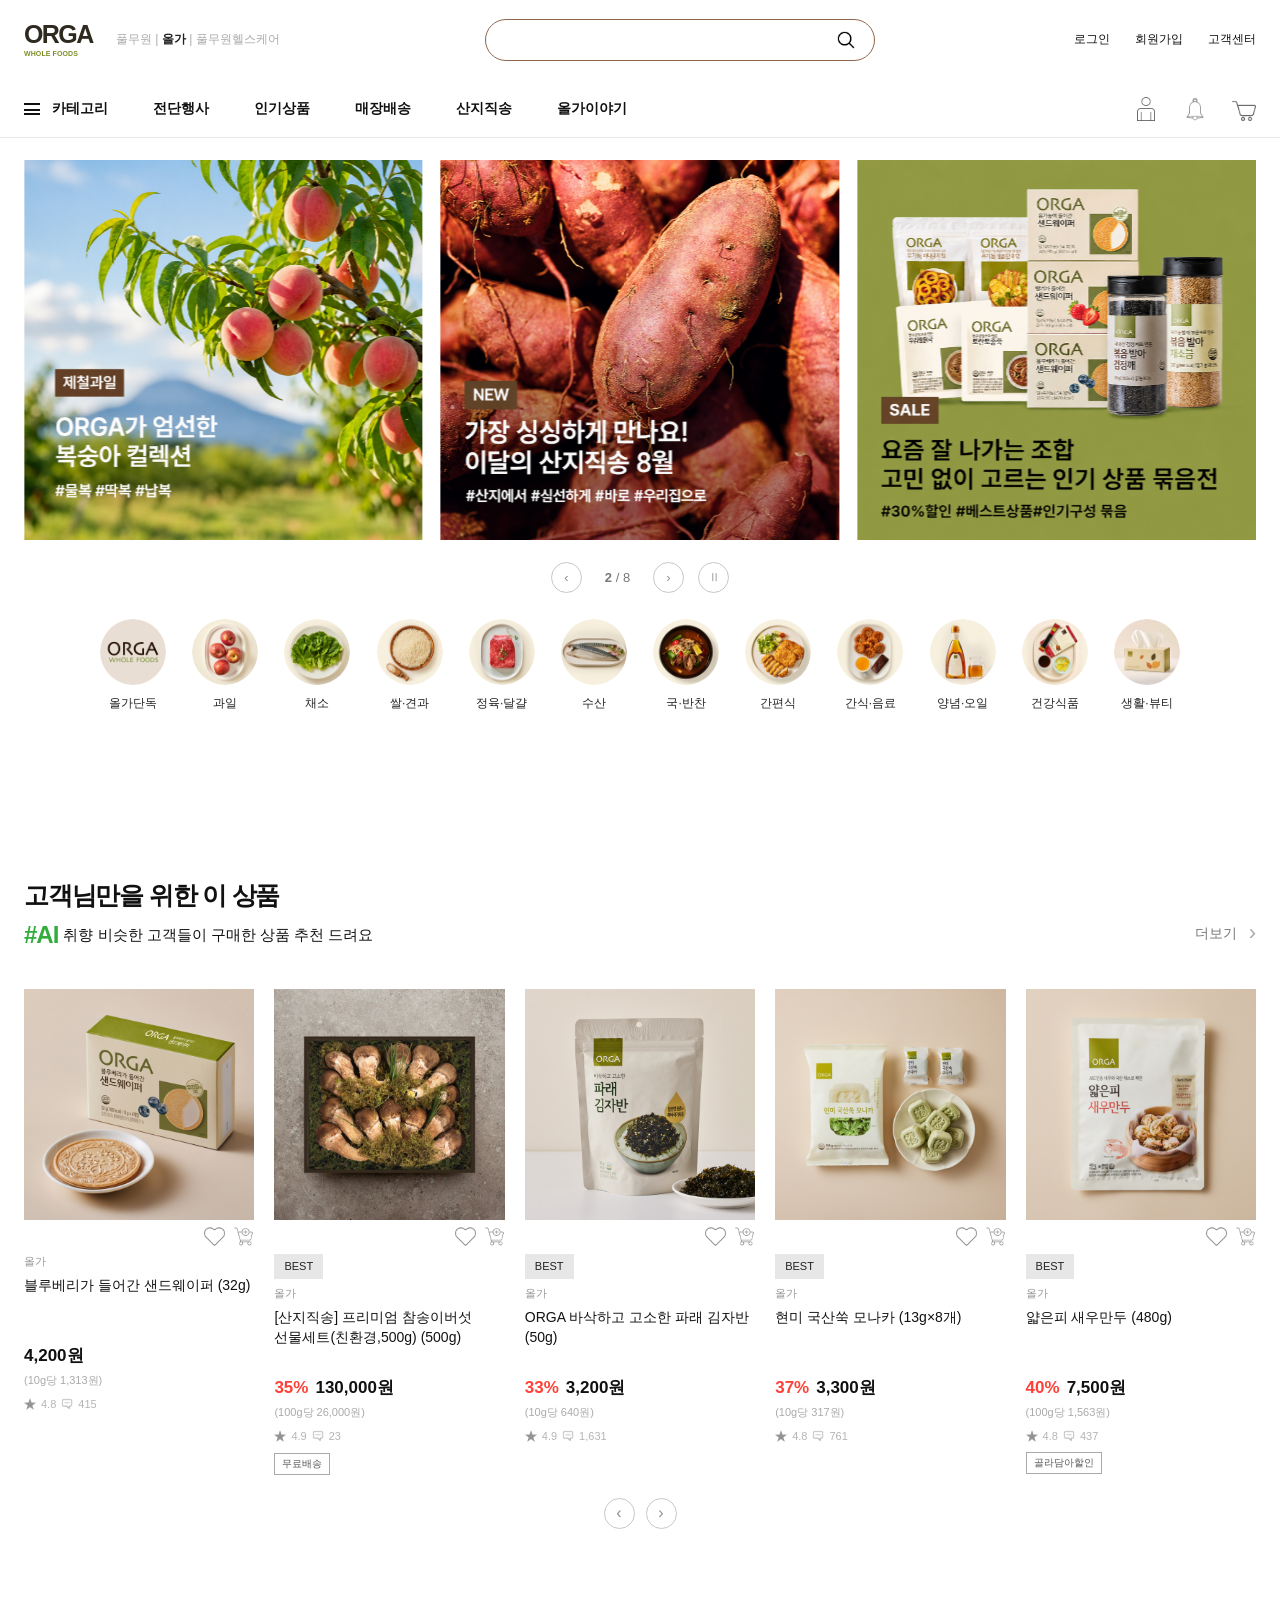
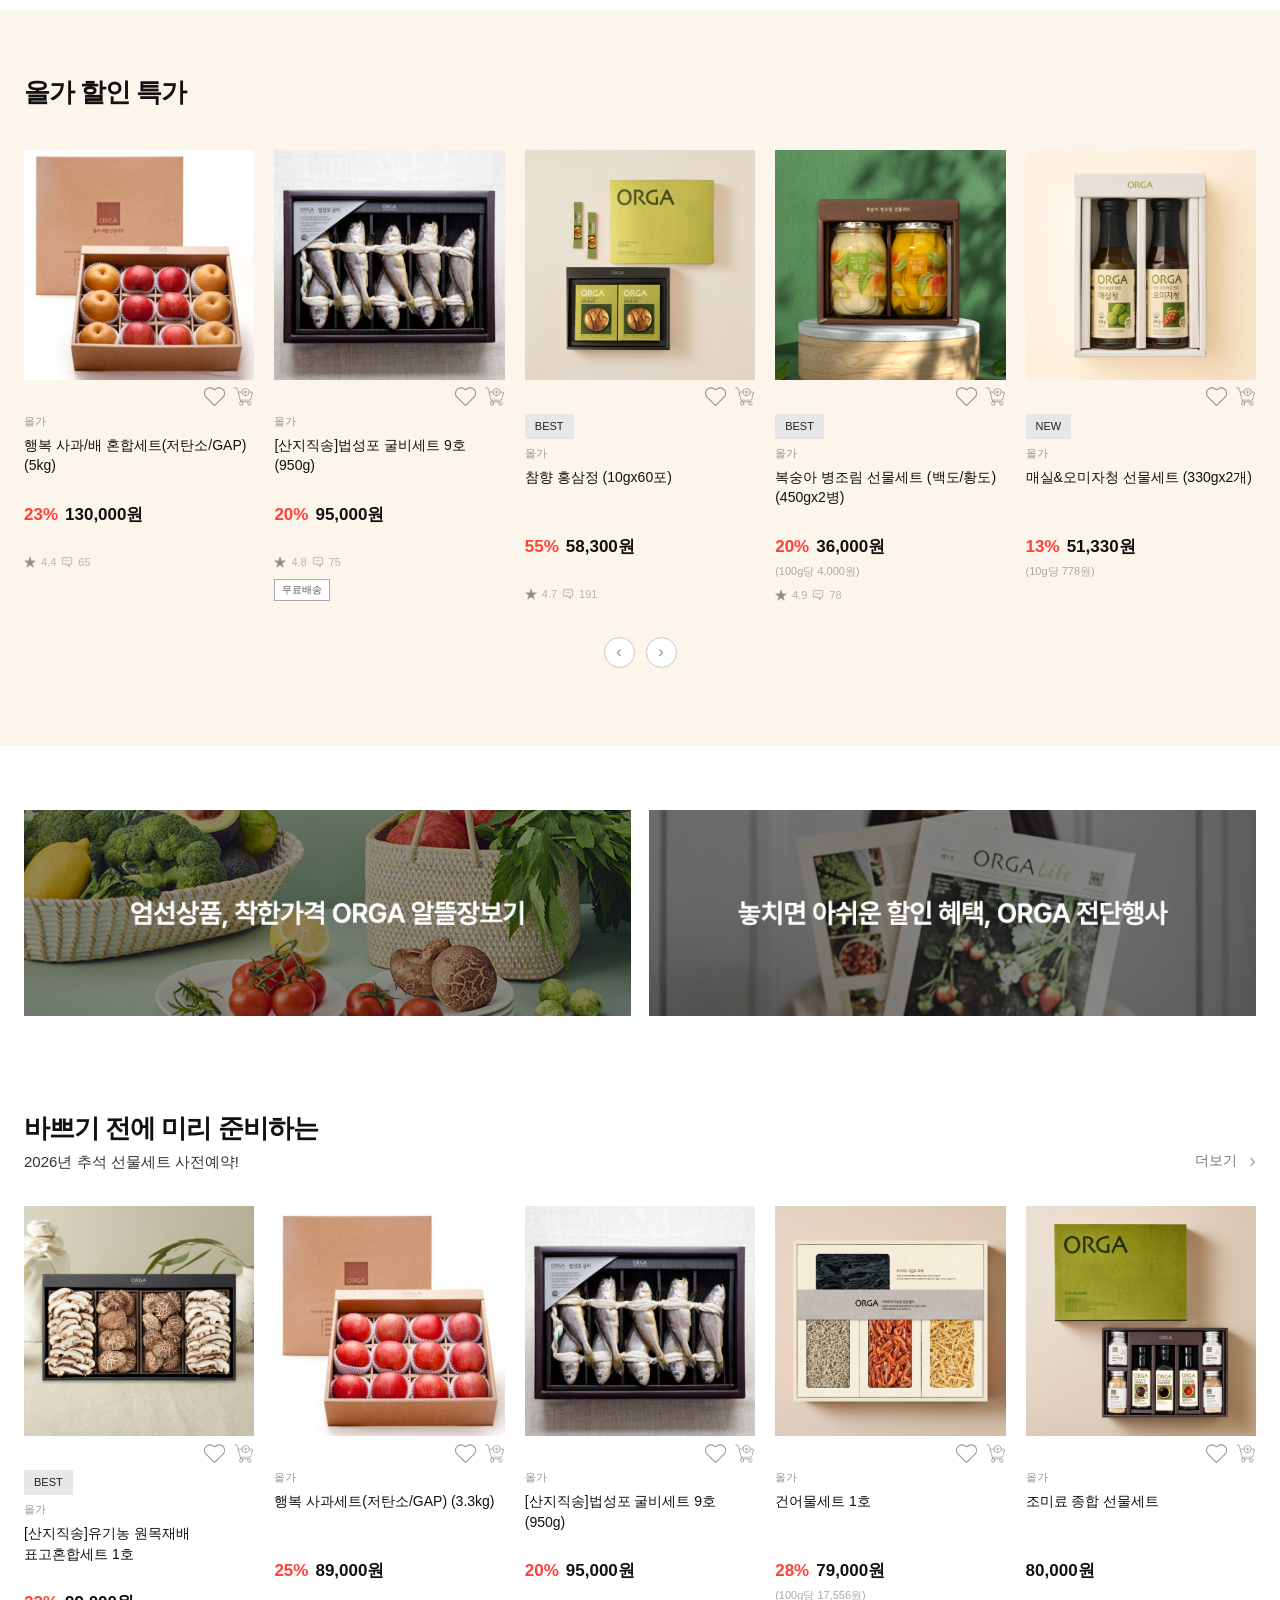
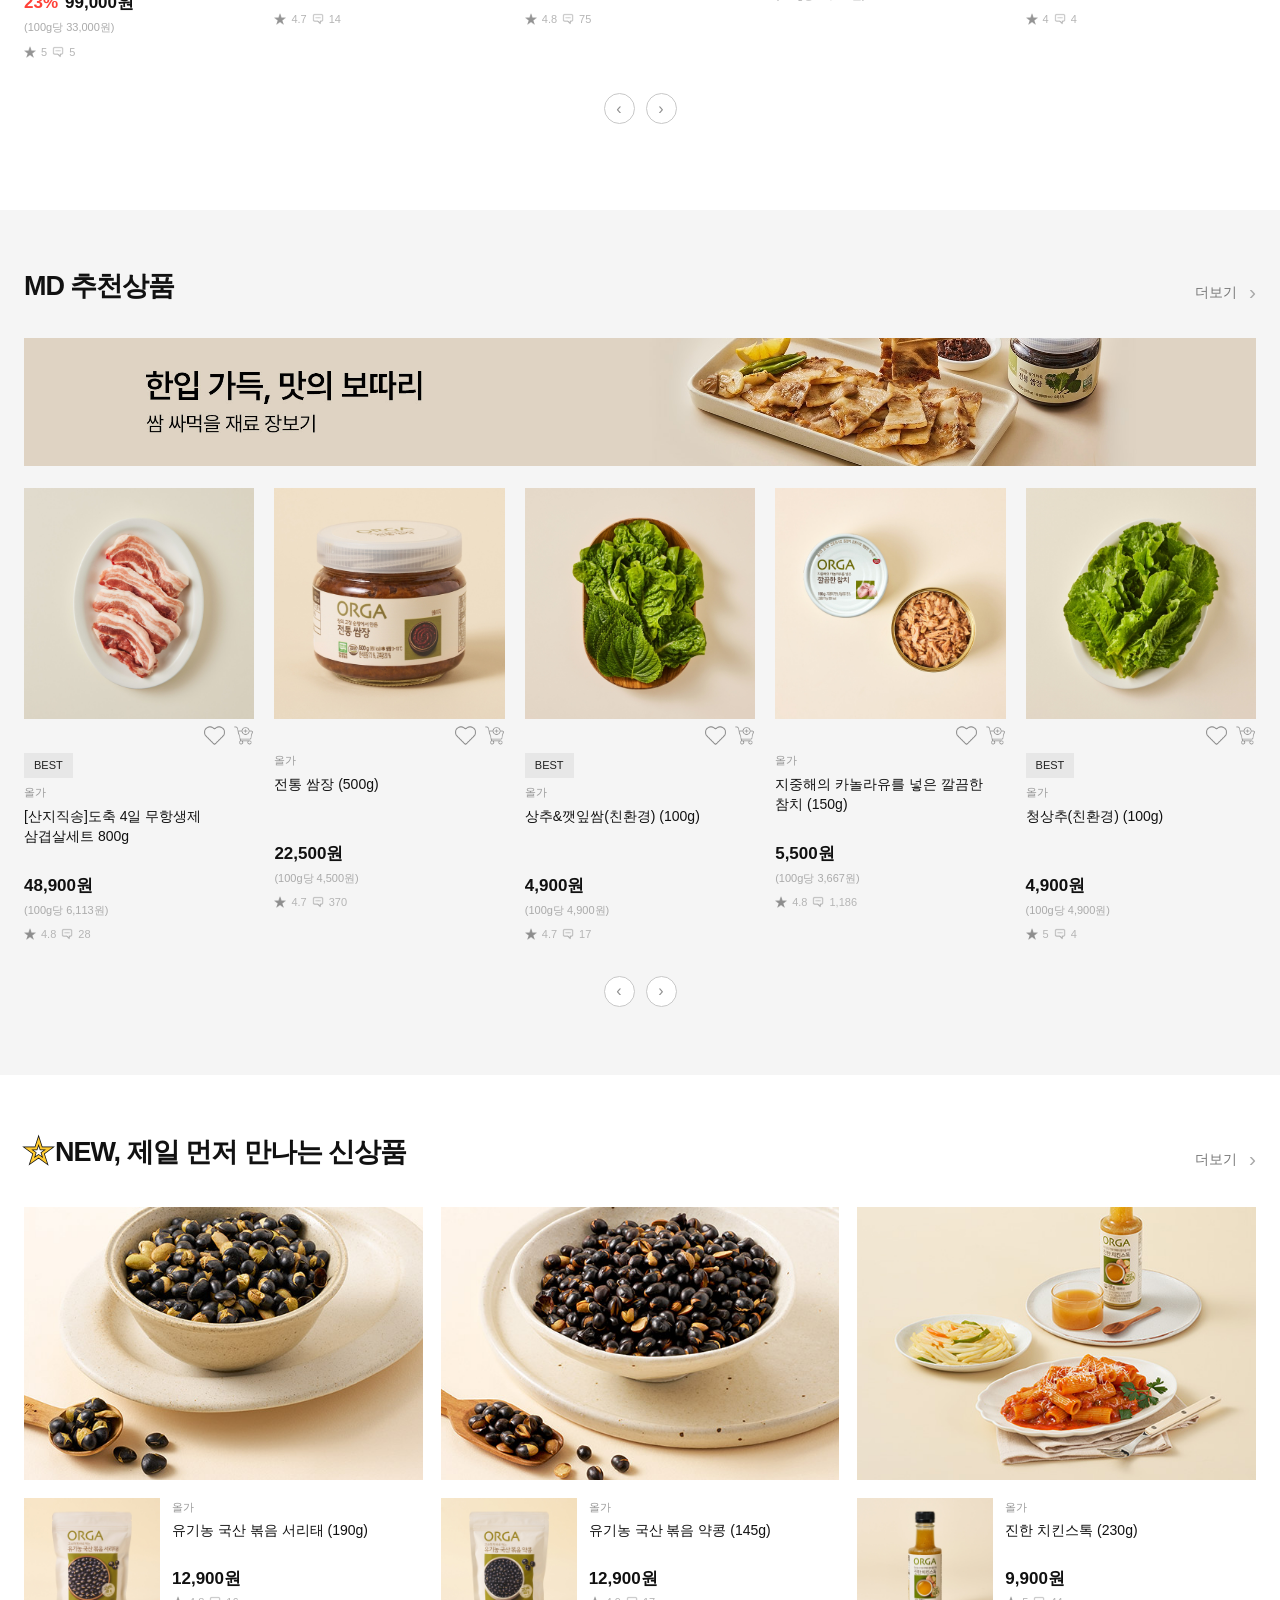
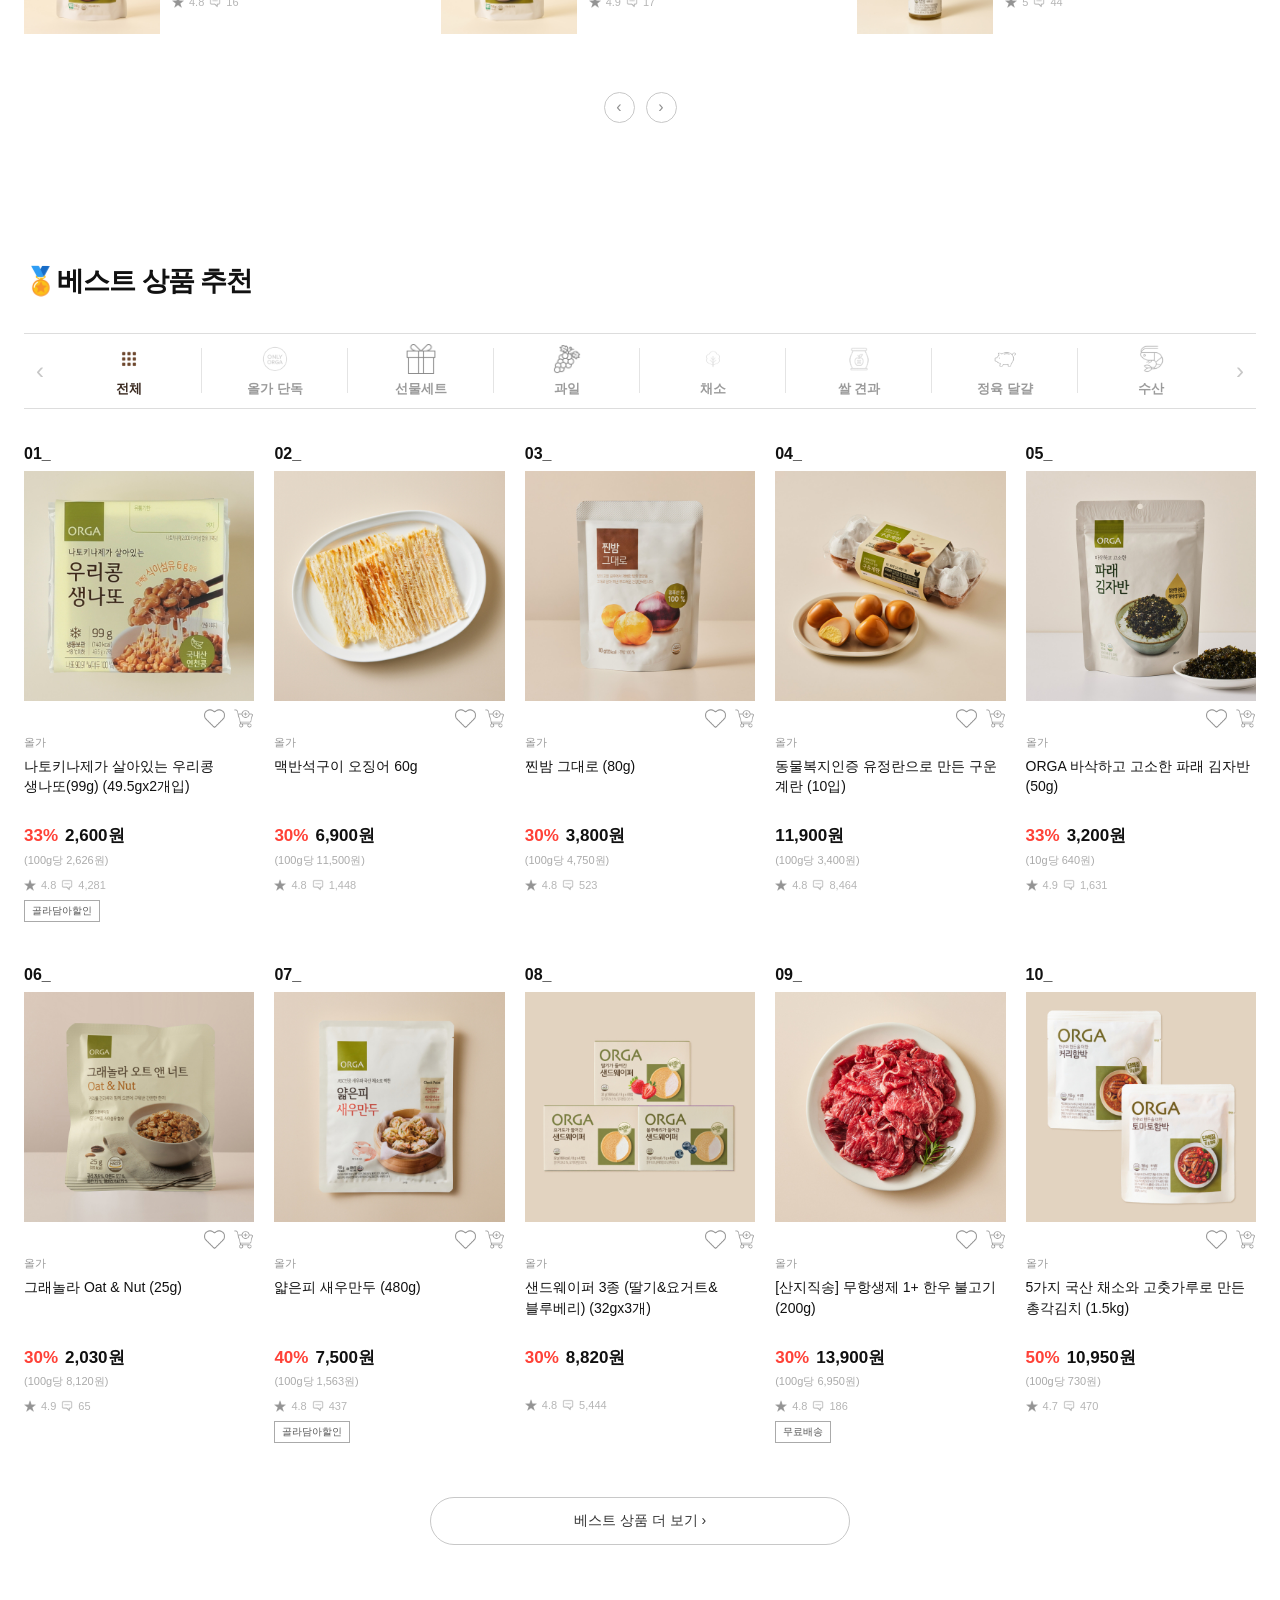
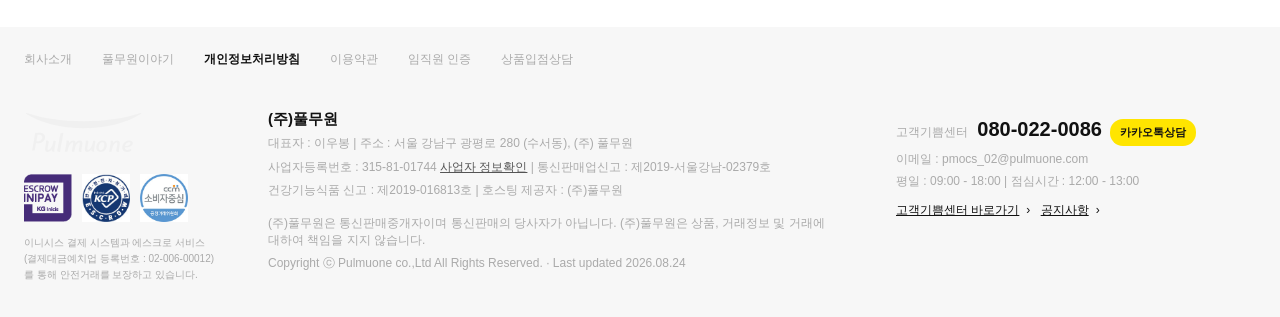
==== commit 553dc342: "Add backend: product API (Supabase) and ORGA chatbot" ====
--- a/index.html
+++ b/index.html
@@ -12,9 +12,9 @@
        common : 모든 페이지 공통 (헤더 · 푸터 · 디자인 토큰)
        main   : 메인 페이지 전용 (슬라이더 · 카테고리 · 상품 섹션)
   ========================================================= -->
-  <link rel="stylesheet" href="./css/reset.css" />
-  <link rel="stylesheet" href="./css/common.css" />
-  <link rel="stylesheet" href="./css/main.css" />
+  <link rel="stylesheet" href="./css/reset.css?v=20261020" />
+  <link rel="stylesheet" href="./css/common.css?v=20261020" />
+  <link rel="stylesheet" href="./css/main.css?v=20261020" />
 </head>
  
 <body>
@@ -92,14 +92,14 @@
       ──────────────────────────────────────────────────── -->
       <section aria-label="메인 배너" class="slider-window">
         <div class="slider-track" id="sliderTrack">
-          <a class="slide" href="sub.html" target="_self"><img alt="슬라이드 1" src="./img/slider/01.png" /></a>
-          <a class="slide" href="sub.html" target="_self"><img alt="슬라이드 2" src="./img/slider/02.png" /></a>
-          <a class="slide" href="sub.html" target="_self"><img alt="슬라이드 3" src="./img/slider/03.png" /></a>
-          <a class="slide" href="sub.html" target="_self"><img alt="슬라이드 4" src="./img/slider/04.png" /></a>
-          <a class="slide" href="sub.html" target="_self"><img alt="슬라이드 5" src="./img/slider/05.png" /></a>
-          <a class="slide" href="sub.html" target="_self"><img alt="슬라이드 6" src="./img/slider/06.png" /></a>
-          <a class="slide" href="sub.html" target="_self"><img alt="슬라이드 7" src="./img/slider/07.png" /></a>
-          <a class="slide" href="sub.html" target="_self"><img alt="슬라이드 8" src="./img/slider/08.png" /></a>
+          <a class="slide"><img alt="슬라이드 1" src="./img/slider/01.png" /></a>
+          <a class="slide"><img alt="슬라이드 2" src="./img/slider/02.png" /></a>
+          <a class="slide"><img alt="슬라이드 3" src="./img/slider/03.png" /></a>
+          <a class="slide"><img alt="슬라이드 4" src="./img/slider/04.png" /></a>
+          <a class="slide"><img alt="슬라이드 5" src="./img/slider/05.png" /></a>
+          <a class="slide"><img alt="슬라이드 6" src="./img/slider/06.png" /></a>
+          <a class="slide"><img alt="슬라이드 7" src="./img/slider/07.png" /></a>
+          <a class="slide"><img alt="슬라이드 8" src="./img/slider/08.png" /></a>
         </div>
       </section>
  
@@ -116,18 +116,18 @@
            섹션 2) 상품 카테고리 아이콘 목록 (12개)
       ──────────────────────────────────────────────────── -->
       <section aria-label="상품 카테고리" class="category-list">
-        <a class="category-item" href="sub.html" target="_self"><img alt="" src="./img/category_list/01.png" /><span>올가단독</span></a>
-        <a class="category-item" href="sub.html" target="_self"><img alt="" src="./img/category_list/02.png" /><span>과일</span></a>
-        <a class="category-item" href="sub.html" target="_self"><img alt="" src="./img/category_list/03.png" /><span>채소</span></a>
-        <a class="category-item" href="sub.html" target="_self"><img alt="" src="./img/category_list/04.png" /><span>쌀·견과</span></a>
-        <a class="category-item" href="sub.html" target="_self"><img alt="" src="./img/category_list/05.png" /><span>정육·달걀</span></a>
-        <a class="category-item" href="sub.html" target="_self"><img alt="" src="./img/category_list/06.png" /><span>수산</span></a>
-        <a class="category-item" href="sub.html" target="_self"><img alt="" src="./img/category_list/07.png" /><span>국·반찬</span></a>
-        <a class="category-item" href="sub.html" target="_self"><img alt="" src="./img/category_list/08.png" /><span>간편식</span></a>
-        <a class="category-item" href="sub.html" target="_self"><img alt="" src="./img/category_list/09.png" /><span>간식·음료</span></a>
-        <a class="category-item" href="sub.html" target="_self"><img alt="" src="./img/category_list/10.png" /><span>양념·오일</span></a>
-        <a class="category-item" href="sub.html" target="_self"><img alt="" src="./img/category_list/11.png" /><span>건강식품</span></a>
-        <a class="category-item" href="sub.html" target="_self"><img alt="" src="./img/category_list/12.png" /><span>생활·뷰티</span></a>
+        <a class="category-item"><img alt="" src="./img/category_list/01.png" /><span>올가단독</span></a>
+        <a class="category-item"><img alt="" src="./img/category_list/02.png" /><span>과일</span></a>
+        <a class="category-item"><img alt="" src="./img/category_list/03.png" /><span>채소</span></a>
+        <a class="category-item"><img alt="" src="./img/category_list/04.png" /><span>쌀·견과</span></a>
+        <a class="category-item"><img alt="" src="./img/category_list/05.png" /><span>정육·달걀</span></a>
+        <a class="category-item"><img alt="" src="./img/category_list/06.png" /><span>수산</span></a>
+        <a class="category-item"><img alt="" src="./img/category_list/07.png" /><span>국·반찬</span></a>
+        <a class="category-item"><img alt="" src="./img/category_list/08.png" /><span>간편식</span></a>
+        <a class="category-item"><img alt="" src="./img/category_list/09.png" /><span>간식·음료</span></a>
+        <a class="category-item"><img alt="" src="./img/category_list/10.png" /><span>양념·오일</span></a>
+        <a class="category-item"><img alt="" src="./img/category_list/11.png" /><span>건강식품</span></a>
+        <a class="category-item"><img alt="" src="./img/category_list/12.png" /><span>생활·뷰티</span></a>
       </section>
  
       <div class="after-categories"></div>
@@ -193,10 +193,10 @@
  
         <!-- 프로모션 광고 배너 (2개) -->
         <div class="ad-row">
-          <a class="ad-card" href="sub.html" target="_self">
+          <a class="ad-card">
             <img alt="엄선상품 착한가격 ORGA 알뜰장보기" src="./img/advertisement/01.jpg" />
           </a>
-          <a class="ad-card" href="sub.html" target="_self">
+          <a class="ad-card">
             <img alt="놓치면 아쉬운 할인 혜택 ORGA 전단행사" src="./img/advertisement/02.jpg" />
           </a>
         </div>
@@ -236,7 +236,7 @@
         </div>
  
         <!-- MD 추천 메인 배너 -->
-        <a class="md-banner" href="sub.html" target="_self">
+        <a class="md-banner">
           <img alt="한입 가득, 맛의 보따리" src="./img/md_prodcut/01.jpg" />
         </a>
  
@@ -344,7 +344,8 @@
   <!-- ========================================================
        JS – 슬라이더 & 인터랙션
   ========================================================= -->
-  <script type="module" src="./js/main.js"></script>
+  <script type="module" src="./js/main.js?v=20261020"></script>
+  <script type="module" src="./js/chat.js?v=20261020b"></script>
  
  
   <!-- ========================================================
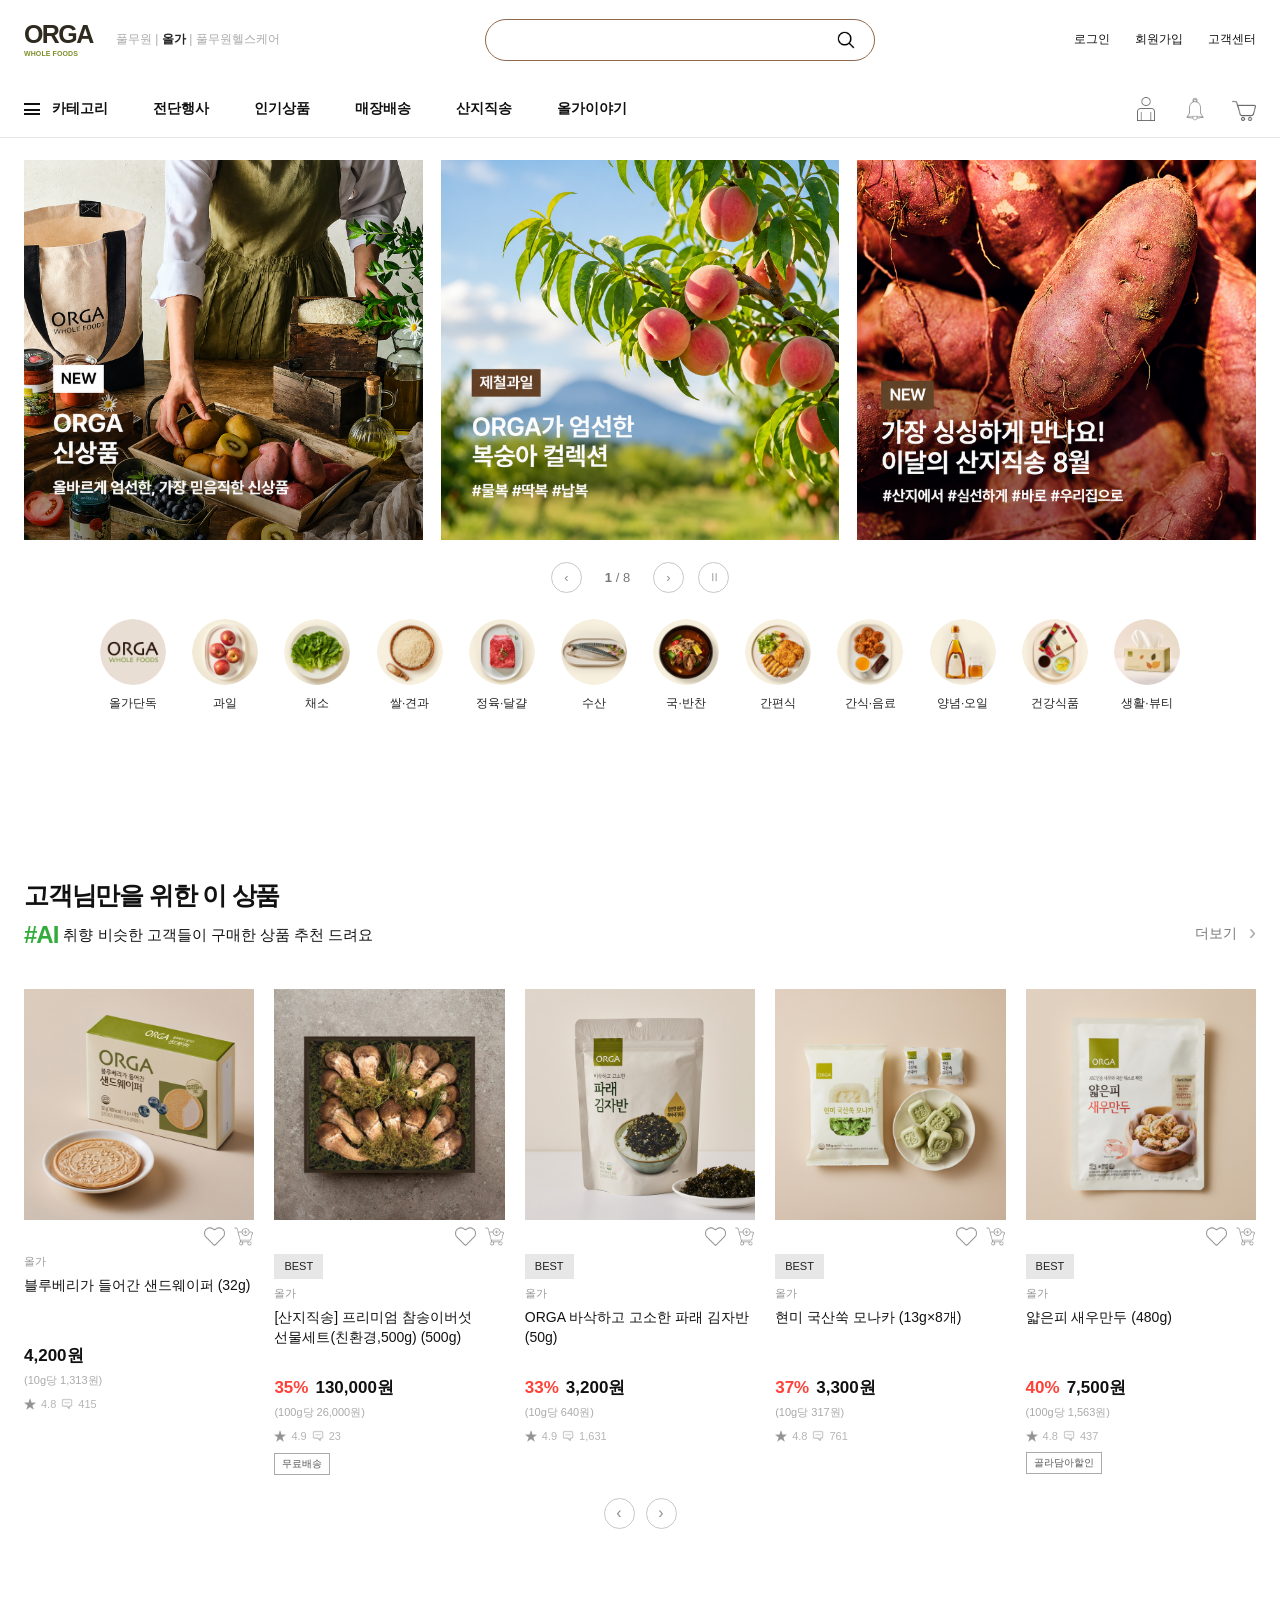
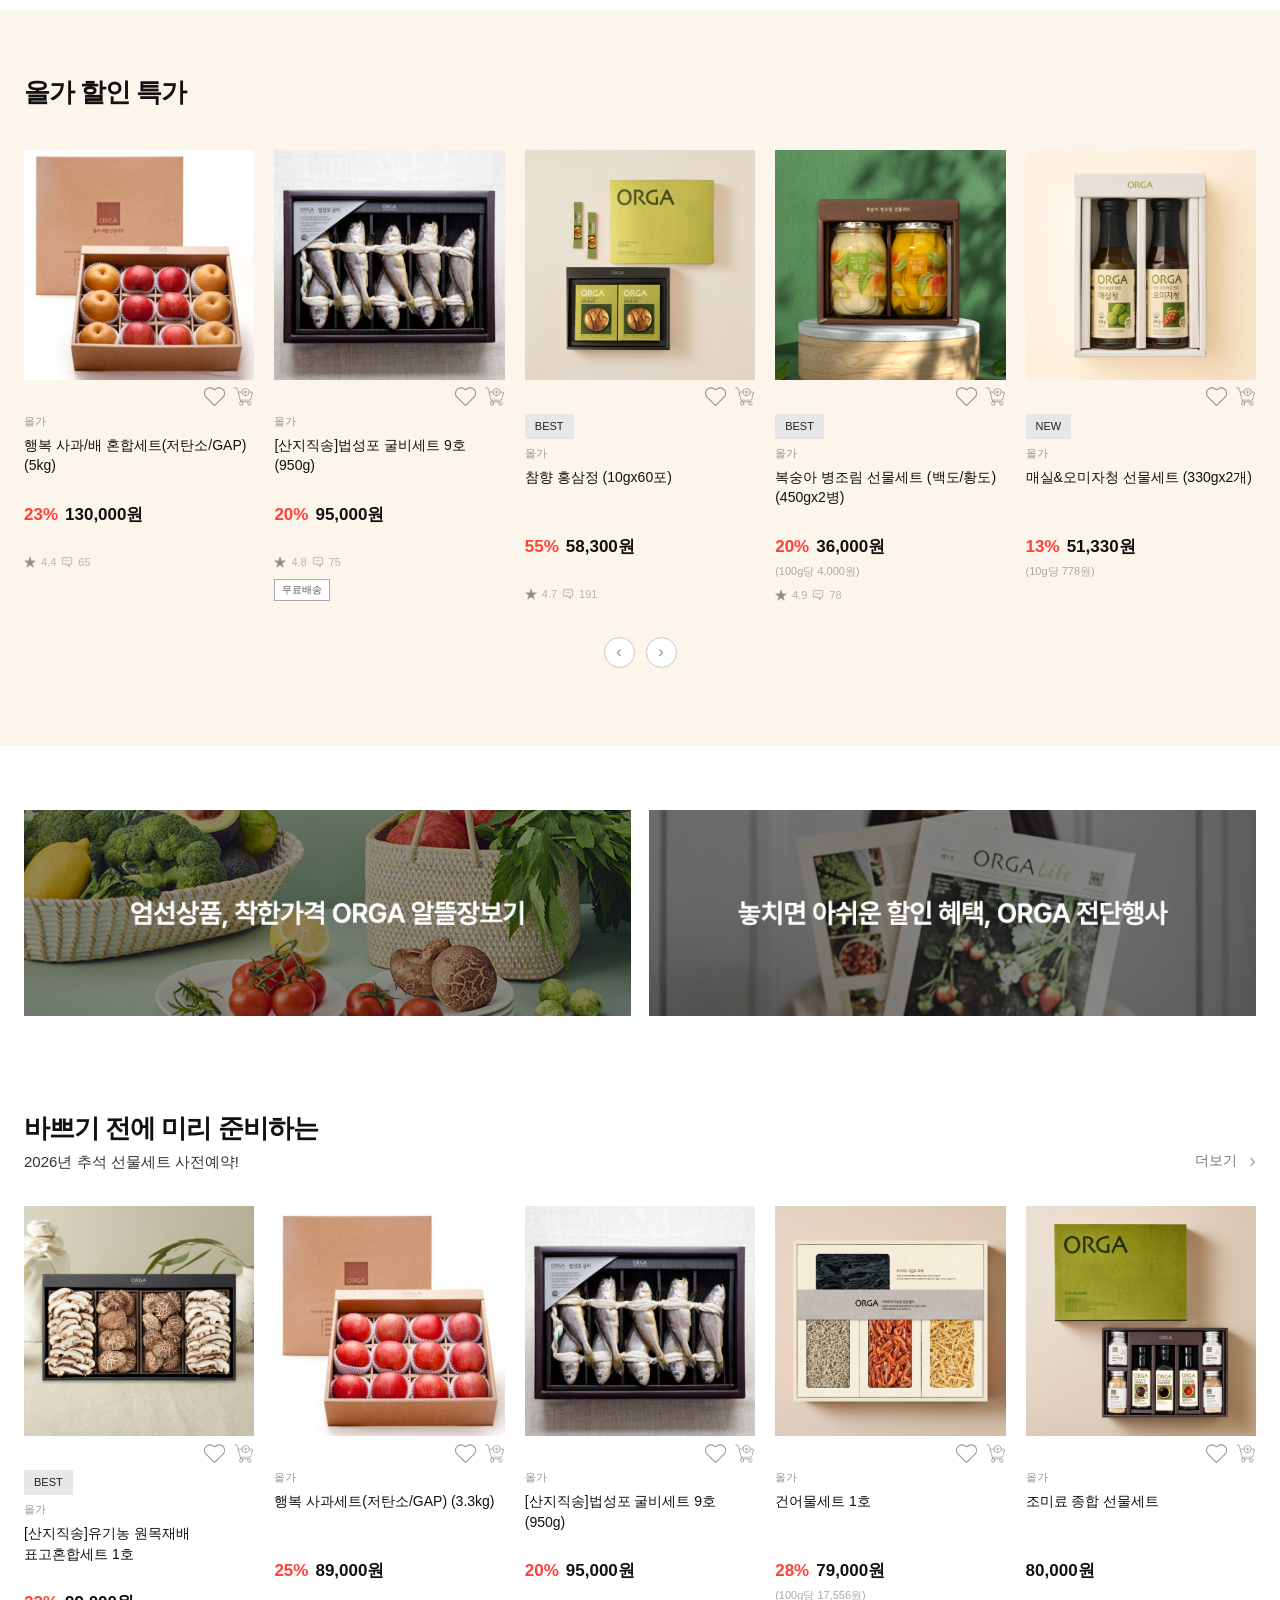
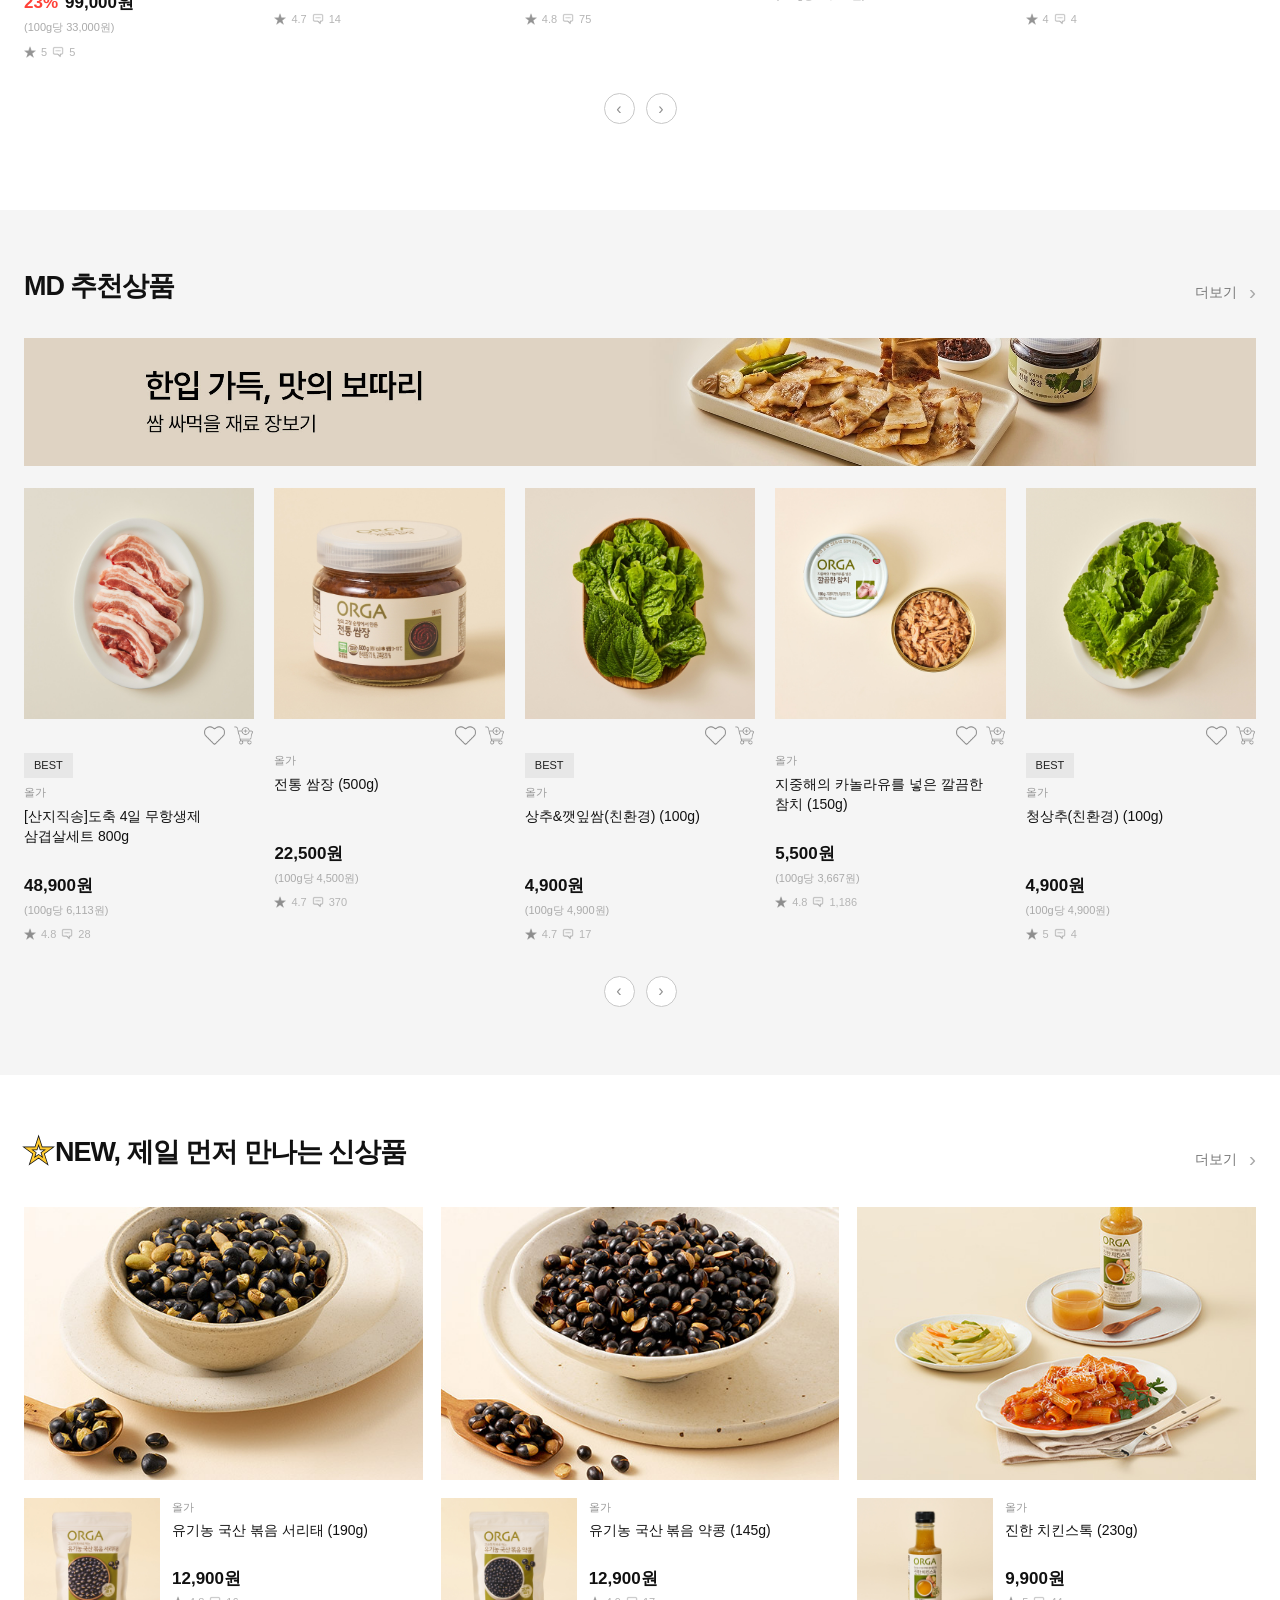
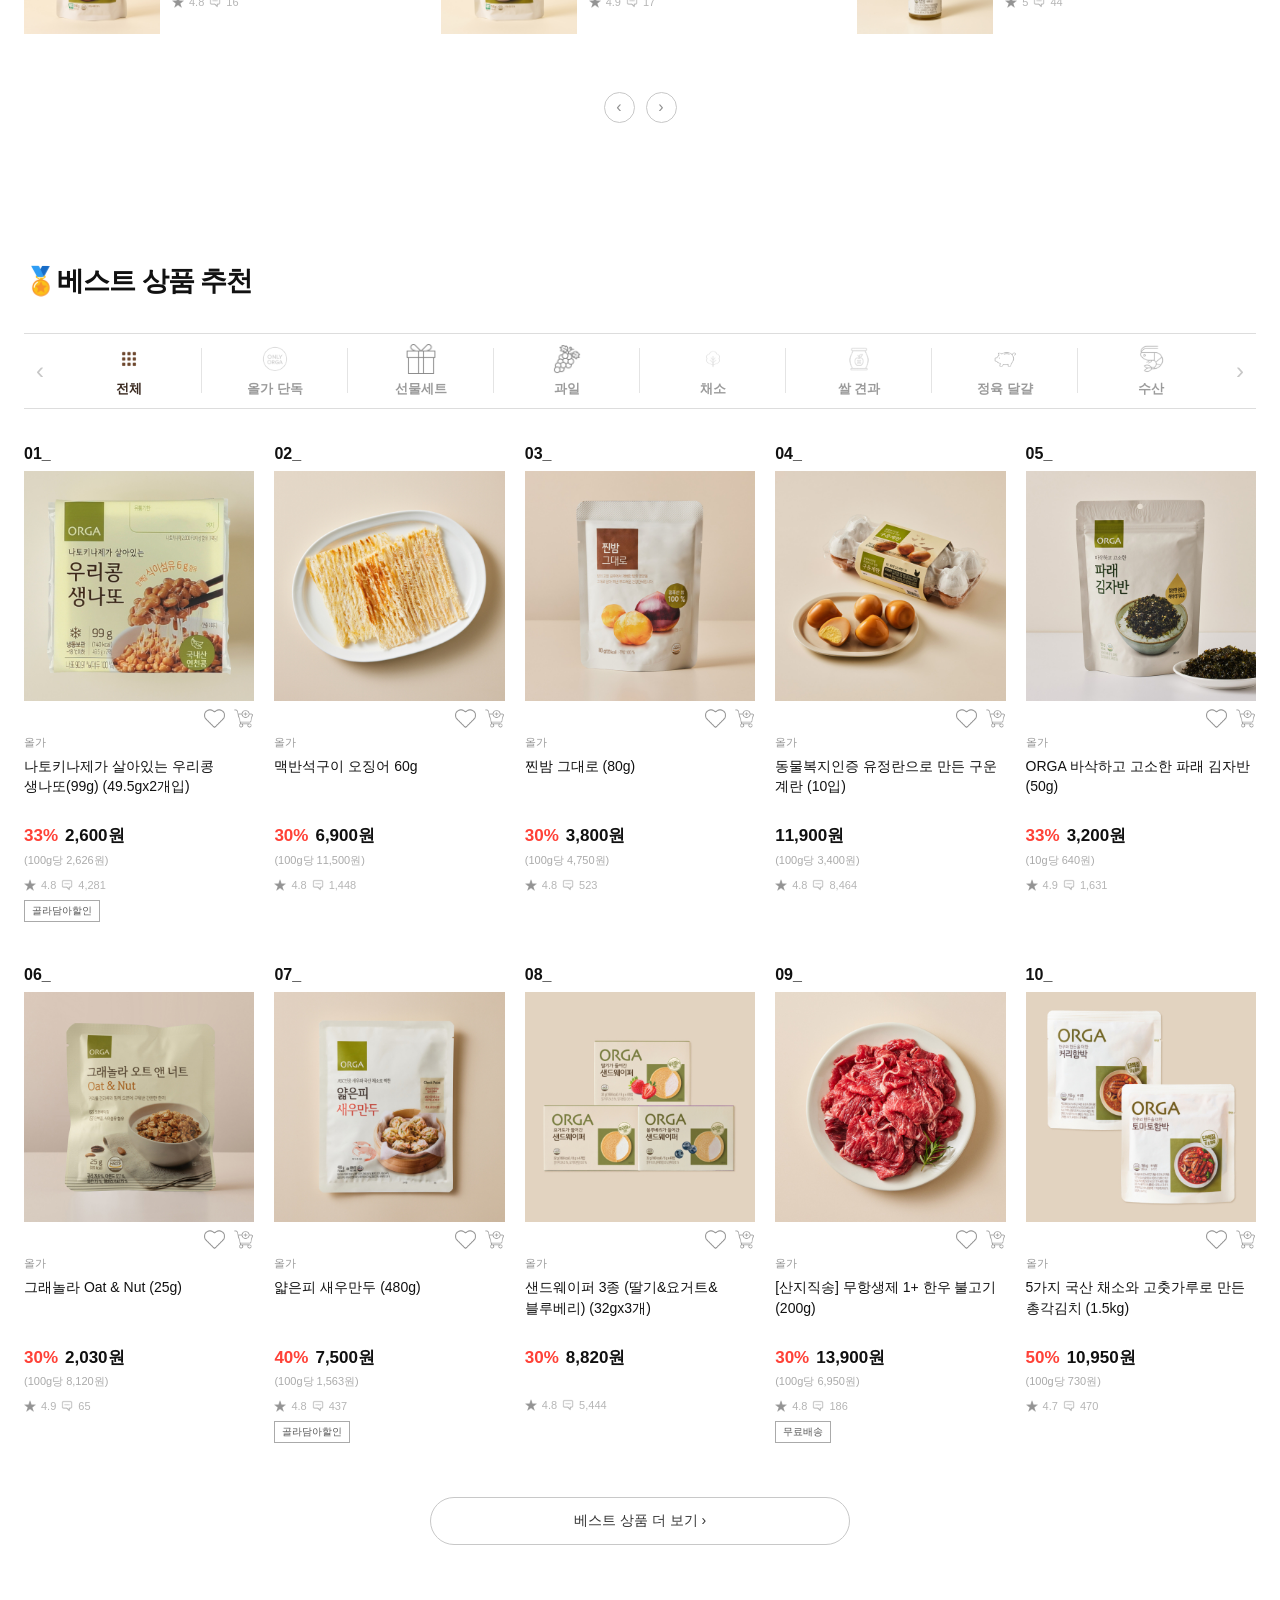
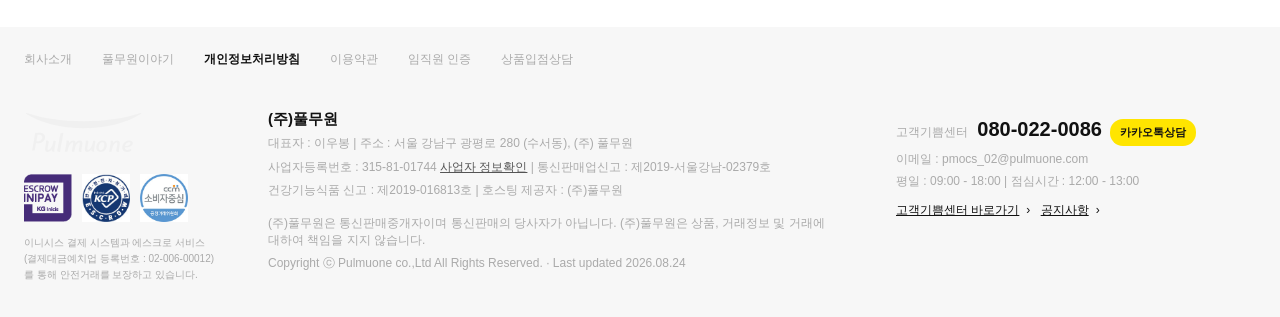
==== commit ce3aa019: "Add vector RAG, YOLO photo search, admin page, JWT login" ====
--- a/index.html
+++ b/index.html
@@ -13,7 +13,7 @@
        main   : 메인 페이지 전용 (슬라이더 · 카테고리 · 상품 섹션)
   ========================================================= -->
   <link rel="stylesheet" href="./css/reset.css?v=20261020" />
-  <link rel="stylesheet" href="./css/common.css?v=20261020" />
+  <link rel="stylesheet" href="./css/common.css?v=20261103" />
   <link rel="stylesheet" href="./css/main.css?v=20261020" />
 </head>
  
@@ -345,7 +345,8 @@
        JS – 슬라이더 & 인터랙션
   ========================================================= -->
   <script type="module" src="./js/main.js?v=20261020"></script>
-  <script type="module" src="./js/chat.js?v=20261020b"></script>
+  <script type="module" src="./js/auth.js?v=20261103"></script>
+  <script type="module" src="./js/chat.js?v=20261020c"></script>
  
  
   <!-- ========================================================
--- a/css/common.css
+++ b/css/common.css
@@ -191,6 +191,12 @@
   white-space: nowrap;
 }
 
+/* 로그인 후 "OOO님" (js/auth.js) */
+.member-hello b {
+  color: #5b7a1c;
+  font-weight: 700;
+}
+
 
 /* ── 하단 영역 : GNB · 유틸 아이콘 ── */
 
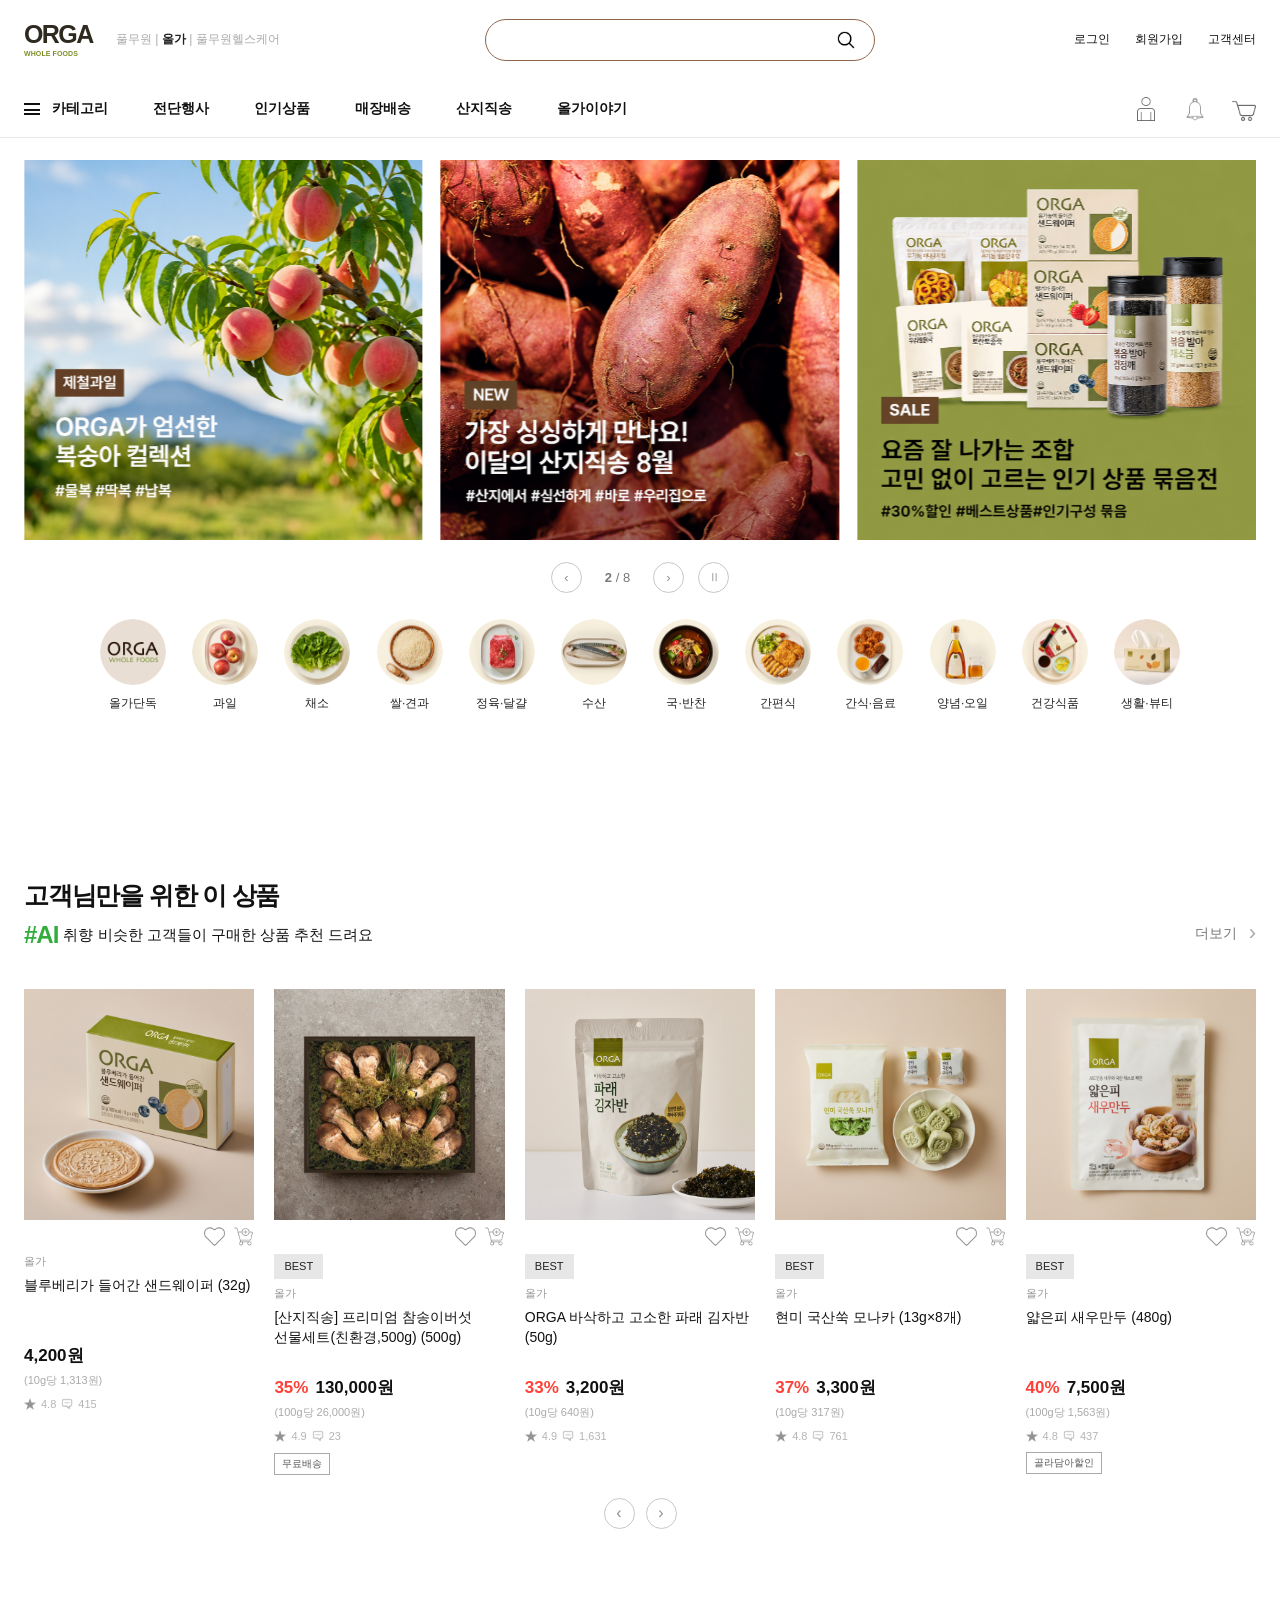
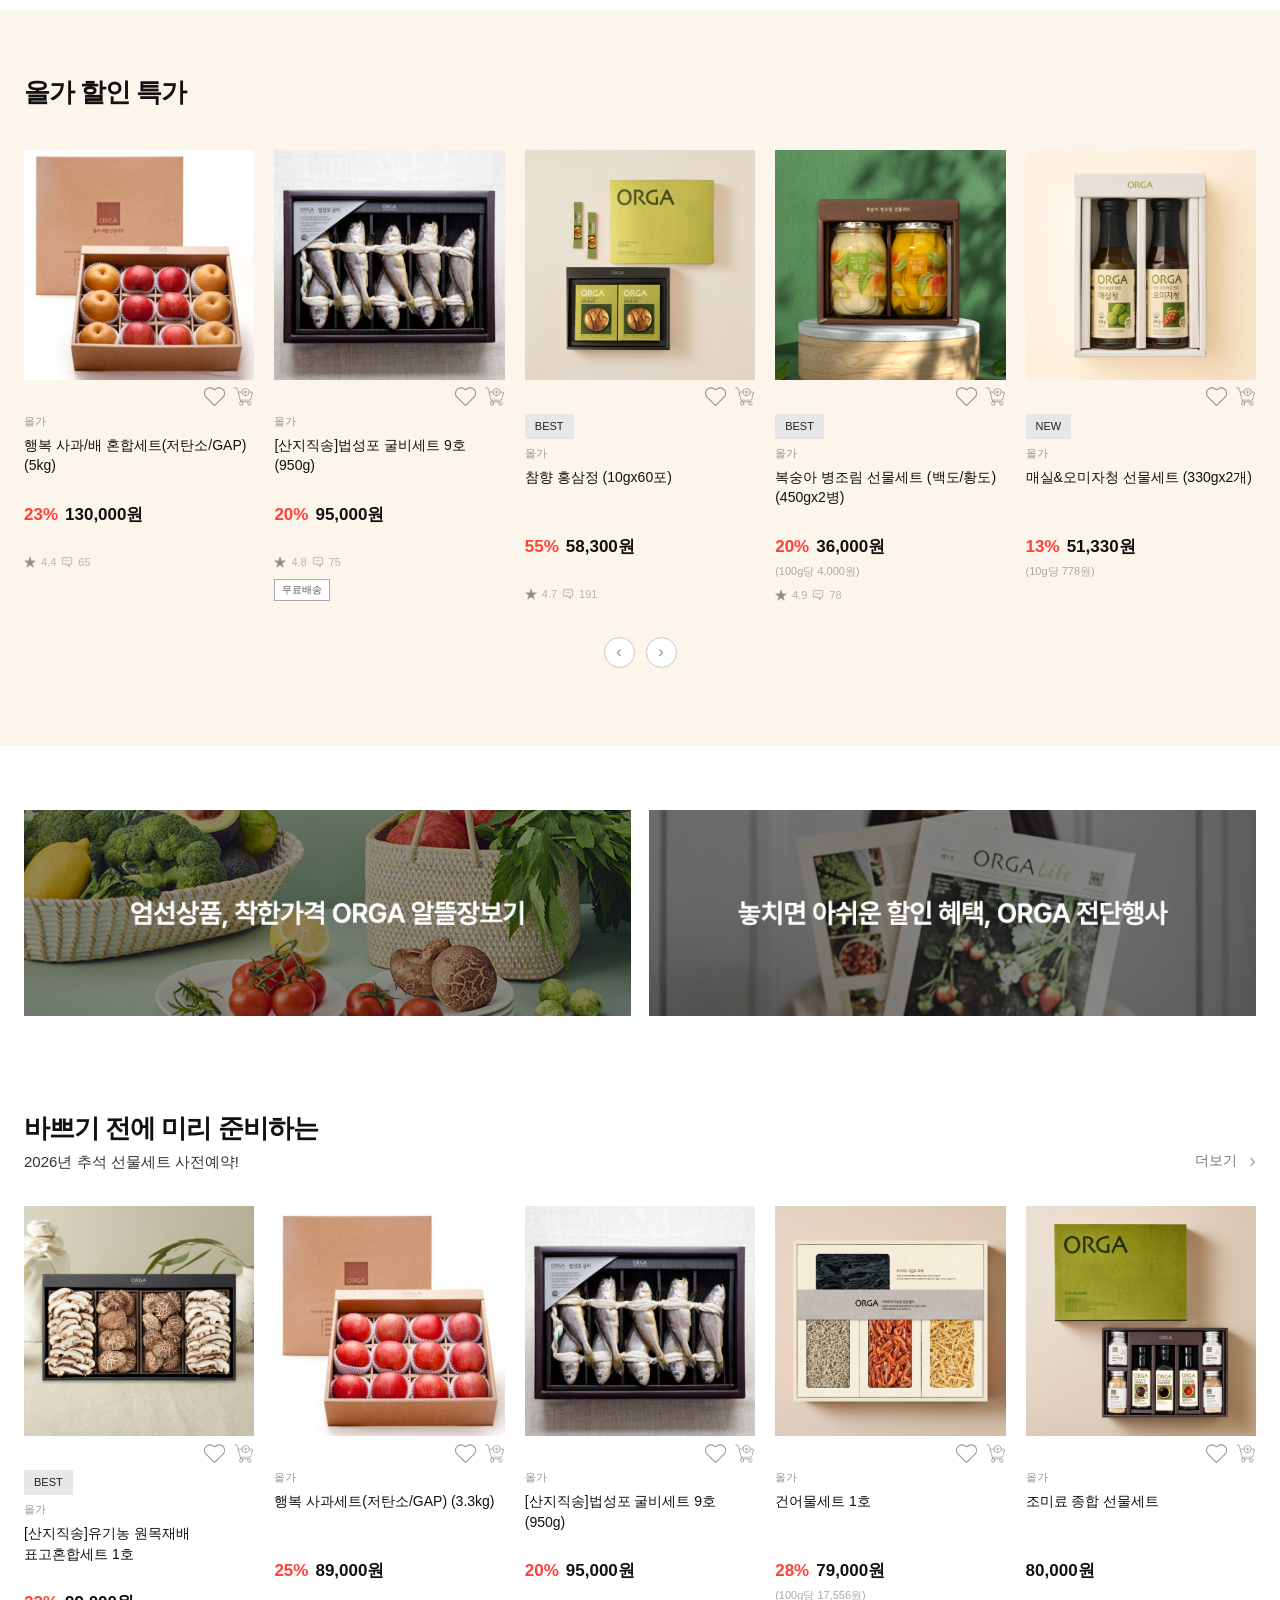
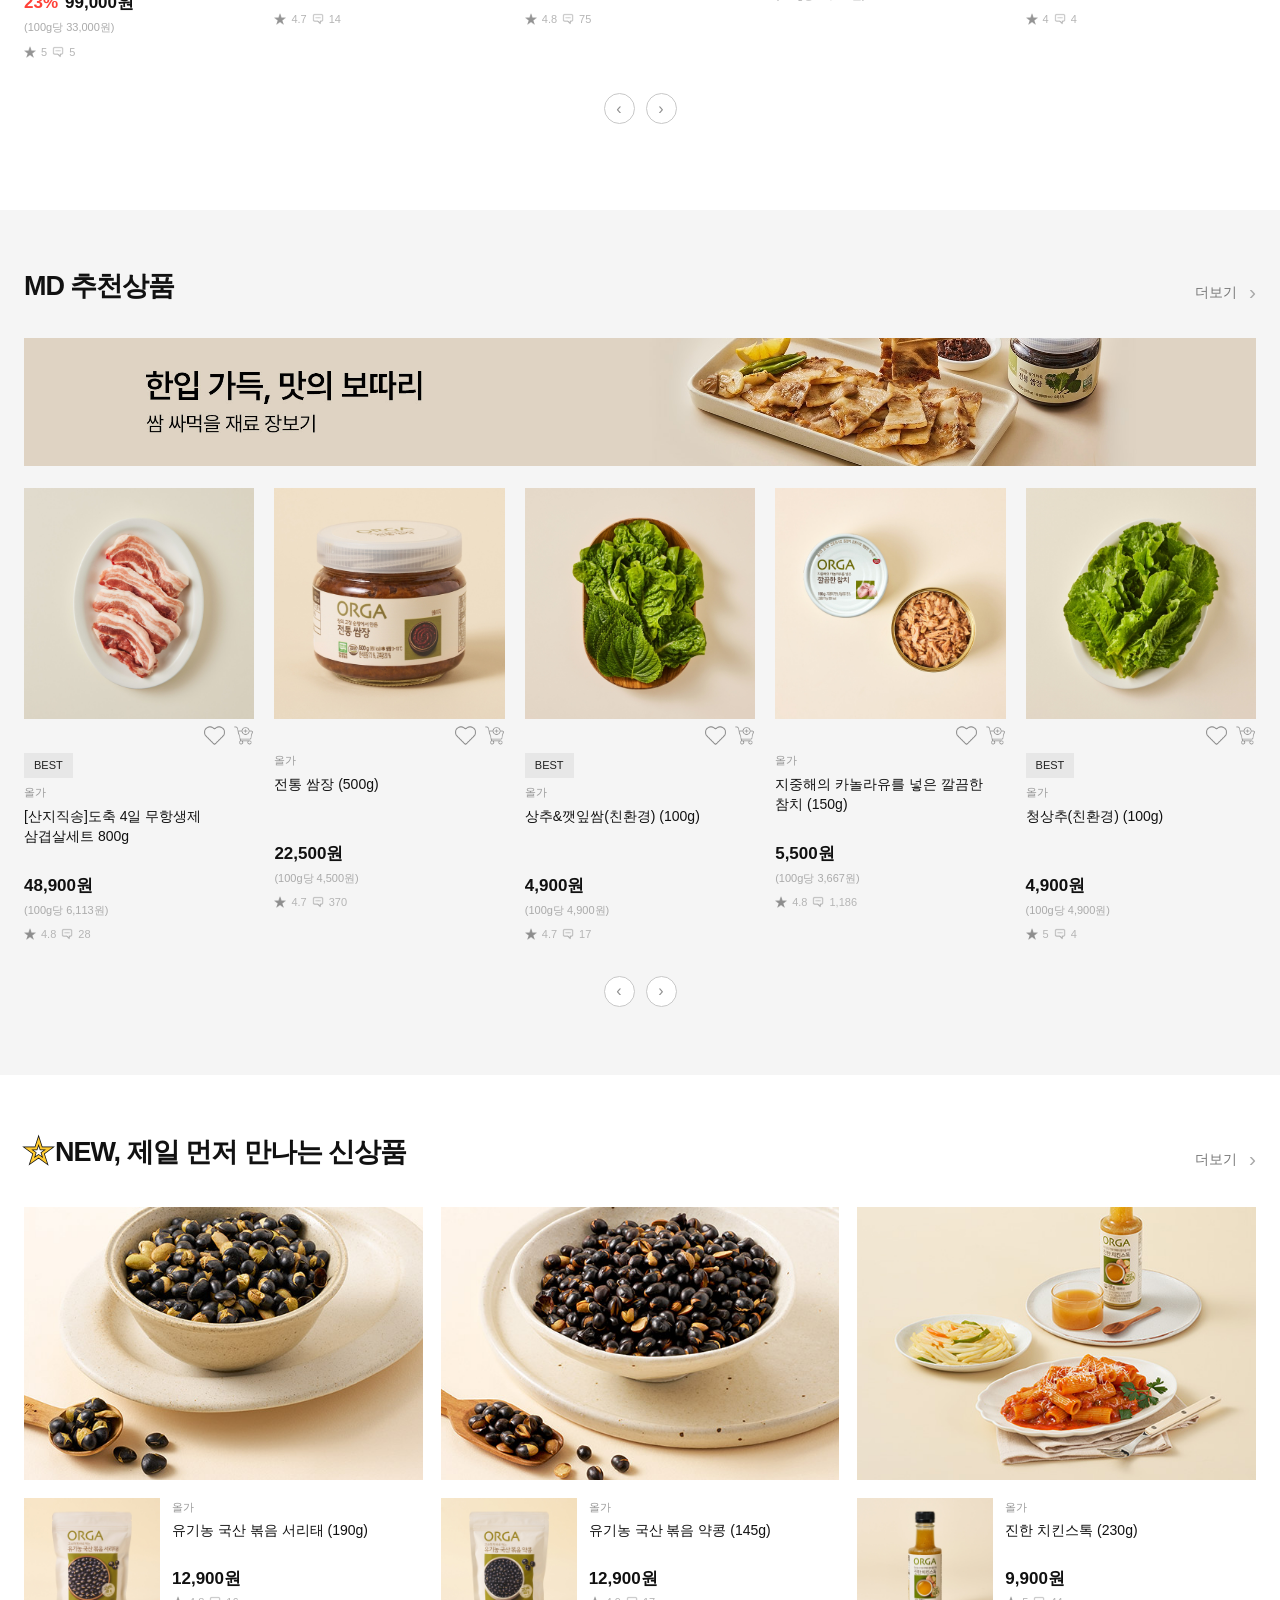
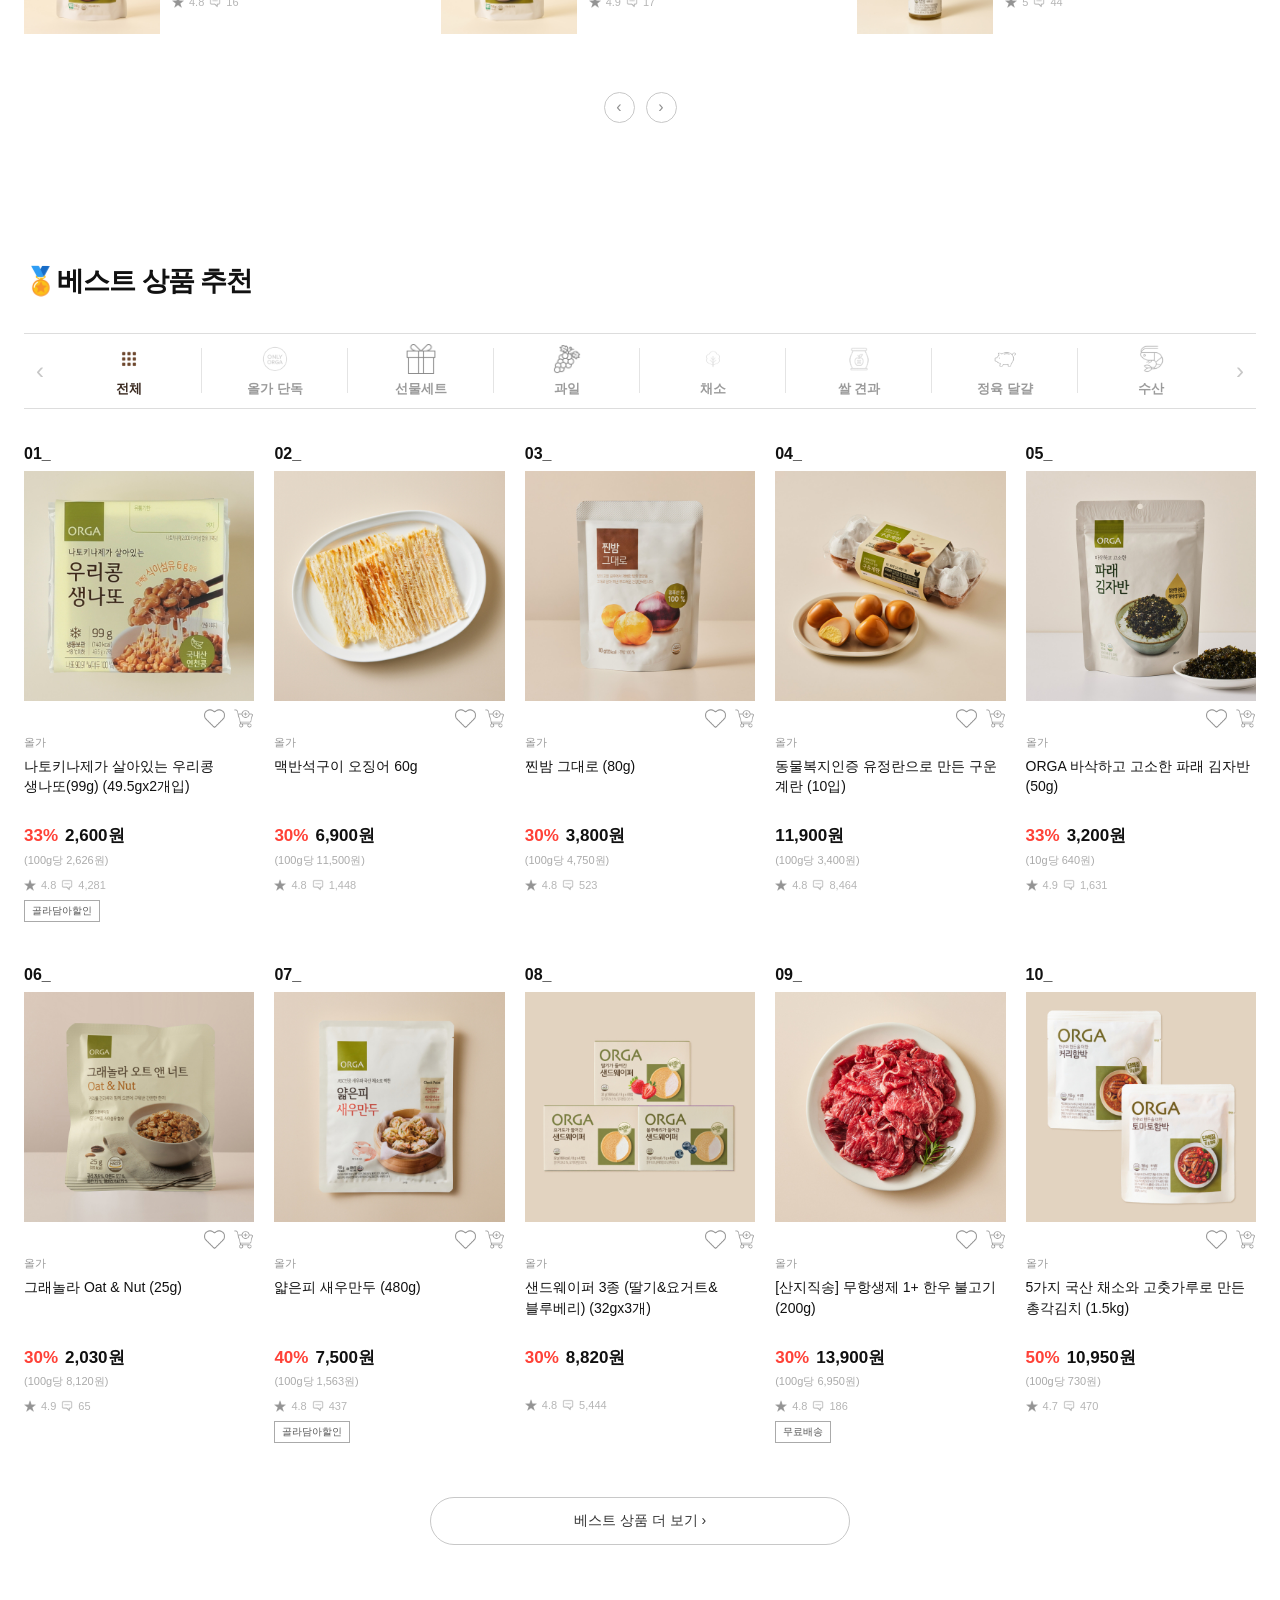
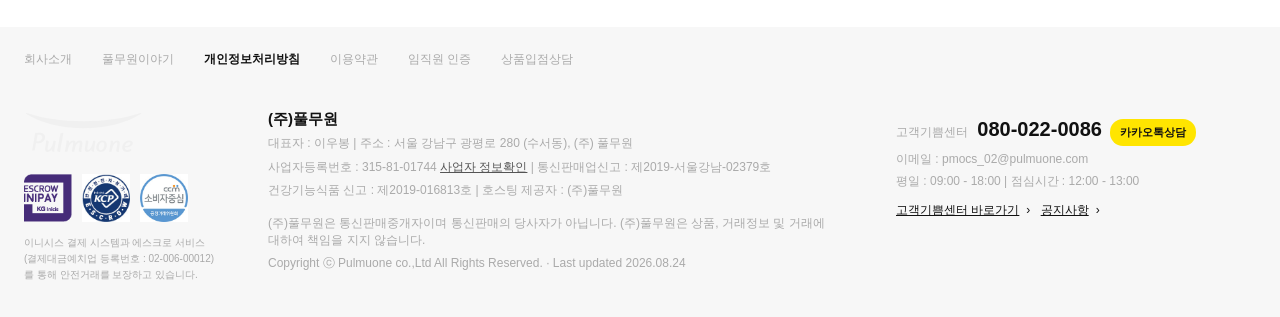
==== commit ddaca044: "Add same-product photo search, cookie auth, persistent rate limit; rebuild portfolio - YOLO11n-cls f" ====
--- a/index.html
+++ b/index.html
@@ -345,8 +345,8 @@
        JS – 슬라이더 & 인터랙션
   ========================================================= -->
   <script type="module" src="./js/main.js?v=20261020"></script>
-  <script type="module" src="./js/auth.js?v=20261103"></script>
-  <script type="module" src="./js/chat.js?v=20261020c"></script>
+  <script type="module" src="./js/auth.js?v=20261104"></script>
+  <script type="module" src="./js/chat.js?v=20261104"></script>
  
  
   <!-- ========================================================
